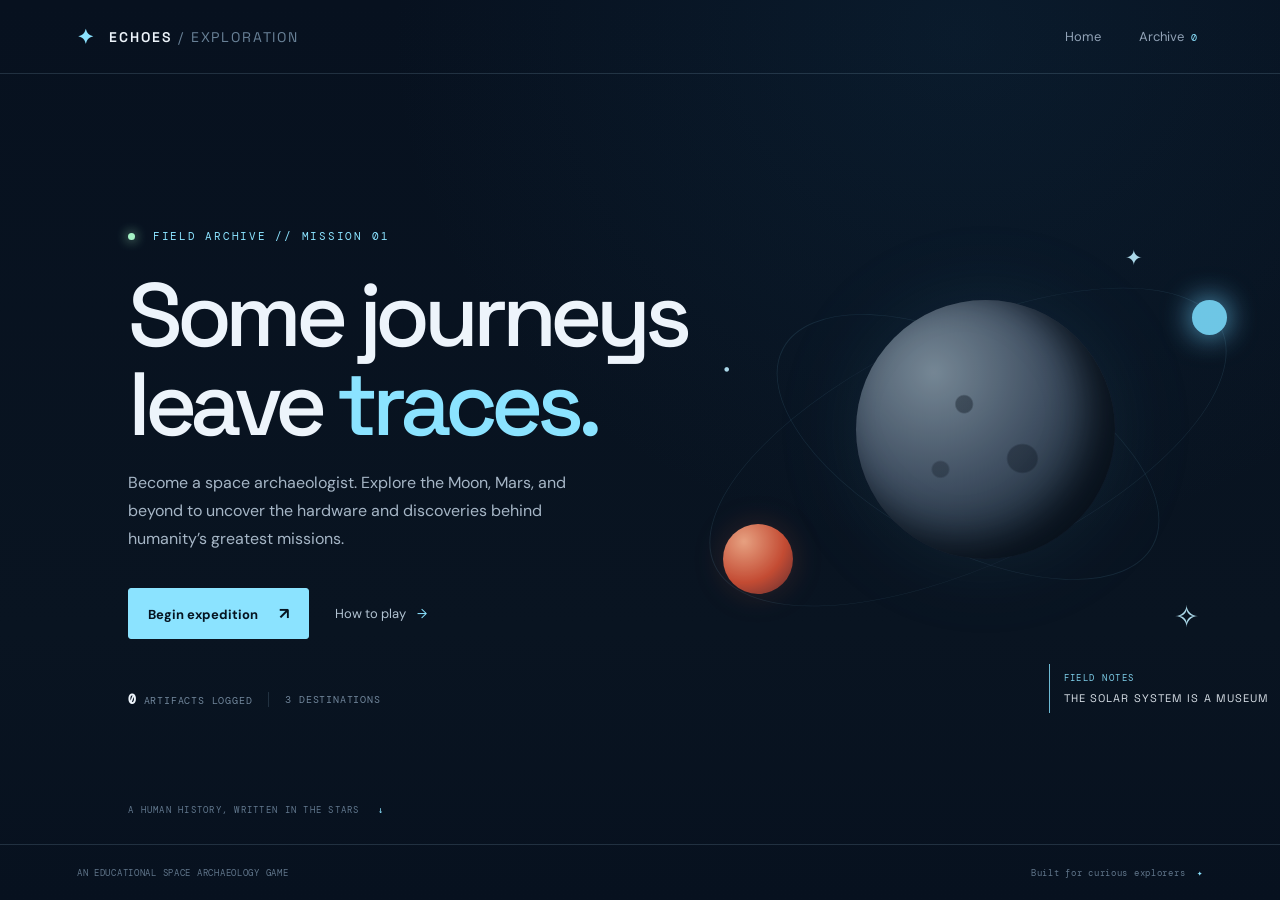
==== index.html @ 7993eef9 "Build playable Echoes of Exploration NASA game prototype" ====
<!doctype html>
<html lang="en">
<head>
  <meta charset="utf-8">
  <meta name="viewport" content="width=device-width, initial-scale=1">
  <meta name="theme-color" content="#07111f">
  <meta name="description" content="Explore historic NASA missions in a small, playable space archaeology adventure.">
  <title>Echoes of Exploration — Space Archaeologist</title>
  <link rel="stylesheet" href="style.css">
  <script src="game.js" defer></script>
</head>
<body>
  <header class="topbar">
    <a class="brand" href="#home" aria-label="Echoes of Exploration home"><span class="brand-mark" aria-hidden="true">✦</span> ECHOES <span class="brand-muted">/ EXPLORATION</span></a>
    <nav aria-label="Main navigation">
      <button class="nav-button" data-screen="home">Home</button>
      <button class="nav-button" data-screen="archive">Archive <span id="nav-count" class="count">0</span></button>
    </nav>
  </header>

  <main>
    <section id="home-screen" class="screen hero-screen" aria-labelledby="hero-title">
      <div class="hero-copy">
        <p class="eyebrow"><span class="live-dot"></span> FIELD ARCHIVE // MISSION 01</p>
        <h1 id="hero-title">Some journeys<br>leave <em>traces.</em></h1>
        <p class="hero-description">Become a space archaeologist. Explore the Moon, Mars, and beyond to uncover the hardware and discoveries behind humanity’s greatest missions.</p>
        <div class="hero-actions">
          <button class="primary-button" id="start-button">Begin expedition <span aria-hidden="true">↗</span></button>
          <button class="text-button" data-screen="instructions">How to play <span aria-hidden="true">→</span></button>
        </div>
        <div class="hero-stats"><span><strong id="home-discoveries">0</strong> artifacts logged</span><span class="stat-divider"></span><span>3 destinations</span></div>
      </div>
      <div class="hero-art" aria-hidden="true">
        <div class="orbit orbit-one"></div><div class="orbit orbit-two"></div>
        <div class="planet planet-moon"></div><div class="planet planet-mars"></div>
        <div class="planet planet-blue"></div><div class="hero-star star-a">✦</div><div class="hero-star star-b">·</div><div class="hero-star star-c">✧</div>
        <div class="hero-caption"><span>FIELD NOTES</span><b>THE SOLAR SYSTEM IS A MUSEUM</b></div>
      </div>
      <div class="scroll-hint">A HUMAN HISTORY, WRITTEN IN THE STARS <span>↓</span></div>
    </section>

    <section id="map-screen" class="screen content-screen hidden" aria-labelledby="map-title">
      <div class="section-heading"><p class="eyebrow">SELECT YOUR DESTINATION</p><h2 id="map-title">Choose a field site</h2><p>Each stop holds a different chapter of exploration. Pick a destination to begin looking.</p></div>
      <div class="destination-grid">
        <button class="destination-card moon-card" data-destination="moon"><span class="destination-index">01 / THE MOON</span><span class="destination-planet moon-orb"></span><span class="destination-text"><strong>The Silent Moon</strong><small>Apollo hardware · 2 artifacts</small></span><span class="card-arrow">↗</span></button>
        <button class="destination-card mars-card" data-destination="mars"><span class="destination-index">02 / MARS</span><span class="destination-planet mars-orb"></span><span class="destination-text"><strong>Red Planet Relics</strong><small>Mars rovers · 3 artifacts</small></span><span class="card-arrow">↗</span></button>
        <button class="destination-card deep-card" data-destination="deep"><span class="destination-index">03 / DEEP SPACE</span><span class="destination-planet deep-orb">✦</span><span class="destination-text"><strong>The Long Journey</strong><small>Interstellar probe · 1 artifact</small></span><span class="card-arrow">↗</span></button>
      </div>
      <button class="back-link" data-screen="home">← Back to home</button>
    </section>

    <section id="explore-screen" class="screen exploration-screen hidden" aria-label="Exploration field">
      <div class="explore-toolbar"><button class="back-link" data-screen="map">← Destinations</button><div class="location-label"><span class="live-dot"></span><span id="location-name">THE SILENT MOON</span></div><button class="small-button" id="pause-button">Ⅱ <span>Pause</span></button></div>
      <div class="game-layout">
        <div class="canvas-wrap">
          <canvas id="game-canvas" width="960" height="540" aria-label="Explore the landscape with arrow keys or WASD"></canvas>
          <div class="canvas-topline"><span id="scene-subtitle">LUNAR FIELD SITE // 001</span><span>FIELD SCAN ACTIVE</span></div>
          <div class="canvas-bottomline"><span>MOVE <kbd>W</kbd><kbd>A</kbd><kbd>S</kbd><kbd>D</kbd> / <kbd>↑</kbd><kbd>←</kbd><kbd>↓</kbd><kbd>→</kbd></span><span>INVESTIGATE <kbd>E</kbd></span></div>
          <div id="paused-overlay" class="paused-overlay hidden"><strong>EXPEDITION PAUSED</strong><button class="primary-button" id="resume-button">Resume</button></div>
        </div>
        <aside class="field-sidebar">
          <div class="sidebar-label">CURRENT OBJECTIVE</div><h3 id="objective-title">Find the traces</h3><p id="objective-copy">Move through the field site and approach a marked artifact. Press E to investigate.</p>
          <div class="progress-row"><span>FIELD PROGRESS</span><span id="field-progress">0 / 2</span></div><div class="progress-track"><span id="progress-fill"></span></div>
          <div class="nearby-box"><span class="signal-icon">⌁</span><div><b id="nearby-title">Scanning for signals…</b><small id="nearby-copy">Explore the site to find an artifact.</small></div></div>
          <button class="primary-button investigate-button" id="investigate-button" disabled>Investigate artifact <span>↗</span></button>
          <div class="field-score"><span>ARCHIVE POINTS</span><strong id="score">000</strong></div>
          <p class="field-tip">TIP: Visit every site. Your discoveries are saved automatically on this device.</p>
        </aside>
      </div>
    </section>

    <section id="archive-screen" class="screen content-screen hidden" aria-labelledby="archive-title">
      <div class="section-heading"><p class="eyebrow">YOUR FIELD NOTES</p><h2 id="archive-title">Lost hardware archive</h2><p>Every artifact has a story. Revisit what you have found and track your expedition progress.</p></div>
      <div class="archive-summary"><div><strong id="archive-count">0</strong><span> / 6 artifacts discovered</span></div><div class="archive-total"><span>ARCHIVE POINTS</span><b id="archive-score">000</b></div></div>
      <div id="archive-grid" class="archive-grid"></div>
      <button class="back-link" data-screen="map">← Continue exploring</button>
    </section>

    <section id="instructions-screen" class="screen content-screen hidden" aria-labelledby="instructions-title">
      <div class="section-heading"><p class="eyebrow">FIELD MANUAL</p><h2 id="instructions-title">How to explore</h2><p>Look closely. The quietest places can tell the biggest stories.</p></div>
      <div class="instruction-grid"><article><span>01</span><h3>Choose a site</h3><p>Travel to the Moon, Mars, or deep space from the destination map.</p></article><article><span>02</span><h3>Follow the signal</h3><p>Move with WASD or the arrow keys. Walk close to a glowing marker to identify an artifact.</p></article><article><span>03</span><h3>Log the history</h3><p>Press E or use the investigate button to read the mission record and answer a short question.</p></article></div>
      <div class="controls-note"><b>CONTROLS</b><span><kbd>W A S D</kbd> or <kbd>↑ ↓ ← →</kbd> move</span><span><kbd>E</kbd> investigate nearby</span><span><kbd>ESC</kbd> pause / resume</span></div>
      <button class="primary-button" id="manual-start">Ready to explore <span>↗</span></button>
    </section>
  </main>

  <footer><span>AN EDUCATIONAL SPACE ARCHAEOLOGY GAME</span><span>Built for curious explorers <b>✦</b></span></footer>

  <div id="artifact-modal" class="modal hidden" role="dialog" aria-modal="true" aria-labelledby="artifact-title"><div class="modal-card"><button class="modal-close" data-close-modal aria-label="Close">×</button><p class="eyebrow" id="modal-kicker">ARCHIVE ENTRY / NEW DISCOVERY</p><div class="modal-art" id="modal-art" aria-hidden="true">✦</div><div class="modal-content"><h2 id="artifact-title"></h2><p class="modal-mission" id="artifact-mission"></p><div class="artifact-facts"><div><small>MISSION ERA</small><b id="artifact-era"></b></div><div><small>STATUS</small><b id="artifact-status"></b></div></div><h3>Why it matters</h3><p id="artifact-story"></p><p class="artifact-discovery"><b>SCIENTIFIC LEGACY</b><br><span id="artifact-discovery-text"></span></p><div id="quiz-area" class="quiz-area"><p class="quiz-question" id="quiz-question"></p><div id="quiz-options" class="quiz-options"></div><p id="quiz-feedback" class="quiz-feedback" aria-live="polite"></p></div><button id="artifact-done" class="primary-button modal-done">Continue exploring <span>→</span></button></div></div></div>
  <div id="toast" class="toast" role="status" aria-live="polite"></div>
</body>
</html>
---- style.css ----
@import url('https://fonts.googleapis.com/css2?family=DM+Mono:wght@400;500&family=DM+Sans:wght@400;500;600;700&family=Space+Grotesk:wght@400;500;600;700&display=swap');
:root{--bg:#07111f;--panel:#0c1a2a;--panel2:#102238;--ink:#edf4fb;--muted:#91a2b6;--blue:#8be3ff;--line:rgba(166,208,232,.16);--orange:#ff9168;--mono:'DM Mono',monospace;--sans:'DM Sans',sans-serif;--display:'Space Grotesk',sans-serif}
*{box-sizing:border-box}html{scroll-behavior:smooth}body{margin:0;background:var(--bg);color:var(--ink);font-family:var(--sans);min-height:100vh;background-image:radial-gradient(ellipse at 75% 4%,rgba(26,83,119,.15),transparent 42%),linear-gradient(180deg,#07111f,#091421 70%,#07111f)}button,a{font:inherit}button{color:inherit;cursor:pointer}.topbar{height:74px;padding:0 clamp(20px,6vw,92px);display:flex;align-items:center;justify-content:space-between;border-bottom:1px solid var(--line);position:relative;z-index:5}.brand{text-decoration:none;color:var(--ink);font:600 14px var(--display);letter-spacing:.13em}.brand-mark{color:var(--blue);font-size:20px;vertical-align:-2px;margin-right:8px}.brand-muted{color:#688096;font-weight:400}.topbar nav{display:flex;align-items:center;gap:26px}.nav-button{border:0;background:none;color:var(--muted);font-size:13px}.nav-button:hover,.nav-button:focus-visible{color:var(--ink)}.count{font:10px var(--mono);color:var(--blue);margin-left:4px}.screen{min-height:calc(100vh - 130px)}.hidden{display:none!important}.hero-screen{max-width:1440px;margin:auto;min-height:calc(100vh - 130px);position:relative;overflow:hidden;padding:clamp(72px,12vh,140px) clamp(24px,10vw,150px) 100px;display:flex;align-items:center}.hero-copy{position:relative;z-index:2;max-width:590px}.eyebrow,.sidebar-label{font:11px var(--mono);letter-spacing:.16em;color:var(--blue)}.live-dot{display:inline-block;width:7px;height:7px;background:#a5f2c5;border-radius:50%;box-shadow:0 0 12px #a5f2c5;margin-right:9px}.hero-copy h1{font:500 clamp(54px,7vw,92px)/.99 var(--display);letter-spacing:-.07em;margin:28px 0 20px}.hero-copy h1 em{font-style:normal;color:var(--blue)}.hero-description{max-width:470px;color:#a6b6c6;font-size:16px;line-height:1.75}.hero-actions{display:flex;align-items:center;gap:26px;margin-top:35px}.primary-button{background:var(--blue);border:1px solid var(--blue);border-radius:3px;color:#061420;padding:14px 19px;font-weight:700;font-size:13px;transition:transform .2s,background .2s}.primary-button:hover:not(:disabled){background:#b4edff;transform:translateY(-2px)}.primary-button:disabled{opacity:.42;cursor:not-allowed}.primary-button span{margin-left:18px;font-size:16px}.text-button,.back-link{border:0;background:none;color:#b1c2d1;font-size:13px;padding:10px 0}.text-button:hover,.back-link:hover{color:var(--blue)}.text-button span{margin-left:8px;color:var(--blue)}.hero-stats{display:flex;align-items:center;gap:16px;margin-top:52px;color:#71869b;font:10px var(--mono);letter-spacing:.08em;text-transform:uppercase}.hero-stats strong{color:var(--ink);font-size:13px}.stat-divider{height:15px;width:1px;background:var(--line)}.hero-art{position:absolute;width:min(55vw,700px);height:min(55vw,700px);right:-3%;top:3%;opacity:.9}.orbit{position:absolute;border:1px solid rgba(135,209,240,.12);border-radius:50%;inset:10%;transform:rotate(-25deg) scaleY(.42)}.orbit-two{inset:20%;transform:rotate(28deg) scaleY(.48)}.planet{position:absolute;border-radius:50%}.planet-moon{width:37%;aspect-ratio:1;left:34%;top:29%;background:radial-gradient(circle at 30% 28%,#8193a1 0,#47576a 43%,#1d2c3b 75%,#101a27 100%);box-shadow:inset -23px -16px 38px #09111b,0 0 90px rgba(100,166,200,.12)}.planet-moon:after{content:'';position:absolute;inset:15%;border-radius:50%;background:radial-gradient(ellipse at 38% 36%,rgba(9,17,27,.4) 0 5%,transparent 6%),radial-gradient(ellipse at 70% 66%,rgba(9,17,27,.35) 0 8%,transparent 9%),radial-gradient(ellipse at 25% 72%,rgba(9,17,27,.3) 0 4%,transparent 5%)}.planet-mars{width:10%;aspect-ratio:1;left:15%;top:61%;background:radial-gradient(circle at 30% 25%,#ffb08b,#d85236 57%,#662f31);box-shadow:0 0 32px #e5705033}.planet-blue{width:5%;aspect-ratio:1;right:13%;top:29%;background:#79dafa;box-shadow:0 0 30px #70cffa}.hero-star{position:absolute;color:#bdeeff}.star-a{right:25%;top:21%;font-size:21px}.star-b{left:15%;top:35%;font-size:40px}.star-c{right:17%;bottom:23%;font-size:30px}.hero-caption{position:absolute;right:7%;bottom:12%;border-left:1px solid #78cce7;padding:8px 0 8px 14px;display:flex;flex-direction:column;gap:7px}.hero-caption span{font:9px var(--mono);letter-spacing:.16em;color:var(--blue)}.hero-caption b{font:11px var(--display);letter-spacing:.1em}.scroll-hint{position:absolute;bottom:28px;left:clamp(24px,10vw,150px);font:9px var(--mono);letter-spacing:.14em;color:#62788e}.scroll-hint span{color:var(--blue);margin-left:12px}.content-screen{max-width:1240px;margin:0 auto;padding:85px 32px 80px}.section-heading{max-width:650px;margin-bottom:42px}.section-heading h2{font:500 clamp(38px,5vw,58px)/1.05 var(--display);letter-spacing:-.05em;margin:15px 0}.section-heading>p:last-child{color:var(--muted);line-height:1.7;margin:0}.destination-grid{display:grid;grid-template-columns:repeat(3,1fr);gap:15px}.destination-card{height:350px;text-align:left;position:relative;overflow:hidden;border:1px solid var(--line);background:#0b1928;padding:22px;display:flex;flex-direction:column;justify-content:space-between;transition:border-color .2s,transform .2s}.destination-card:hover{border-color:#82d8f1;transform:translateY(-4px)}.destination-index{z-index:1;font:10px var(--mono);letter-spacing:.12em;color:#b4c5d3}.destination-planet{position:absolute;left:50%;top:46%;transform:translate(-50%,-50%);width:170px;height:170px;border-radius:50%}.moon-orb{background:radial-gradient(circle at 32% 28%,#a6b3bc,#485868 55%,#1a2734);box-shadow:inset -18px -12px 25px #070d15,0 0 50px #819caf24}.mars-orb{background:radial-gradient(circle at 32% 28%,#ffb88d,#c74d35 62%,#511c26);box-shadow:inset -18px -12px 25px #411d20,0 0 50px #ed68402b}.deep-orb{display:grid;place-items:center;background:radial-gradient(circle,#213e59,#09111e 69%);border:1px solid #39617b;color:#b5edff;font-size:47px;box-shadow:0 0 70px #49b8dd18}.destination-text{z-index:1;display:flex;flex-direction:column;gap:6px}.destination-text strong{font:500 24px var(--display)}.destination-text small{color:#9aabba;font-size:12px}.card-arrow{position:absolute;right:22px;bottom:26px;color:var(--blue);font-size:20px}.back-link{margin-top:32px}.exploration-screen{padding:18px clamp(18px,5vw,72px) 55px;max-width:1500px;margin:auto}.explore-toolbar{display:flex;align-items:center;justify-content:space-between;margin-bottom:17px}.explore-toolbar .back-link{margin:0}.location-label{font:11px var(--mono);letter-spacing:.15em;color:#c9d9e7}.small-button{background:transparent;border:1px solid var(--line);border-radius:3px;padding:8px 12px;color:#b6c9d8;font-size:12px}.small-button:hover{border-color:var(--blue)}.game-layout{display:grid;grid-template-columns:minmax(0,1fr) 280px;gap:18px}.canvas-wrap{position:relative;min-width:0;background:#101b25;border:1px solid var(--line);overflow:hidden}.canvas-wrap canvas{display:block;width:100%;height:auto;aspect-ratio:16/9;object-fit:contain;touch-action:none}.canvas-topline,.canvas-bottomline{position:absolute;left:0;right:0;display:flex;justify-content:space-between;padding:12px 15px;font:9px var(--mono);letter-spacing:.12em;color:#e3edf4;background:linear-gradient(#07111fa6,transparent)}.canvas-topline{top:0}.canvas-bottomline{bottom:0;background:linear-gradient(transparent,#07111fc9);align-items:center}.canvas-bottomline kbd,.controls-note kbd{border:1px solid #8094a4;border-radius:2px;padding:2px 4px;margin:0 2px;color:#e9f8ff;font:9px var(--mono)}.paused-overlay{position:absolute;inset:0;background:#06111dd9;display:flex;flex-direction:column;align-items:center;justify-content:center;gap:22px;font:13px var(--mono);letter-spacing:.15em}.field-sidebar{border:1px solid var(--line);background:linear-gradient(160deg,#102137,#0b1725);padding:24px 21px;display:flex;flex-direction:column}.sidebar-label{font-size:9px}.field-sidebar h3{font:500 22px var(--display);margin:14px 0 8px}.field-sidebar>p{font-size:12px;line-height:1.6;color:#9eafbf;margin:0}.progress-row{display:flex;justify-content:space-between;font:9px var(--mono);letter-spacing:.08em;color:#8da2b5;margin-top:28px}.progress-row span:last-child{color:var(--blue)}.progress-track{height:3px;background:#213448;margin-top:9px}.progress-track span{height:100%;width:0;display:block;background:var(--blue);transition:width .3s}.nearby-box{display:flex;align-items:center;gap:12px;background:#132840;border:1px solid #203e56;padding:13px;margin:25px 0 14px;min-height:66px}.signal-icon{color:var(--blue);font-size:25px}.nearby-box div{display:flex;flex-direction:column;gap:5px}.nearby-box b{font-size:11px}.nearby-box small{font-size:10px;color:#9aacbd;line-height:1.4}.investigate-button{width:100%;text-align:left;padding:12px 13px}.investigate-button span{float:right}.field-score{border-top:1px solid var(--line);margin-top:24px;padding-top:18px;display:flex;align-items:center;justify-content:space-between;font:9px var(--mono);letter-spacing:.12em;color:#96aabc}.field-score strong{font:20px var(--display);color:var(--blue)}.field-tip{font-size:10px!important;color:#6f8499!important;margin-top:auto!important;padding-top:22px}.archive-summary{display:flex;justify-content:space-between;align-items:center;border:1px solid var(--line);padding:18px 22px;background:#0c1a29;margin-bottom:18px;color:#a9bac8;font-size:13px}.archive-summary>div:first-child strong{font:32px var(--display);color:var(--blue);margin-right:7px}.archive-total{display:flex;align-items:center;gap:17px;font:9px var(--mono);letter-spacing:.1em}.archive-total b{font:20px var(--display);color:var(--ink)}.archive-grid{display:grid;grid-template-columns:repeat(3,1fr);gap:12px}.archive-card{min-height:145px;border:1px solid var(--line);background:#0c1a29;padding:18px;text-align:left;display:flex;flex-direction:column;justify-content:space-between}.archive-card.unlocked{cursor:pointer}.archive-card.unlocked:hover{border-color:var(--blue)}.archive-card.locked{opacity:.55}.archive-card .archive-location{font:9px var(--mono);letter-spacing:.12em;color:var(--blue)}.archive-card strong{font:500 18px var(--display)}.archive-card small{color:#8da1b3;font-size:11px}.instruction-grid{display:grid;grid-template-columns:repeat(3,1fr);gap:15px}.instruction-grid article{border:1px solid var(--line);background:#0b1928;padding:24px;min-height:190px}.instruction-grid article>span{font:11px var(--mono);color:var(--blue)}.instruction-grid h3{font:500 20px var(--display);margin:22px 0 8px}.instruction-grid p{font-size:13px;color:#9eafbf;line-height:1.65;margin:0}.controls-note{display:flex;align-items:center;gap:24px;flex-wrap:wrap;border-top:1px solid var(--line);border-bottom:1px solid var(--line);padding:18px 0;margin:28px 0;color:#aabac7;font-size:11px}.controls-note>b{font:9px var(--mono);letter-spacing:.12em;color:var(--blue)}footer{min-height:56px;border-top:1px solid var(--line);padding:0 clamp(20px,6vw,92px);display:flex;align-items:center;justify-content:space-between;color:#60758a;font:9px var(--mono);letter-spacing:.08em}footer b{color:var(--blue);margin-left:6px}.modal{position:fixed;inset:0;z-index:10;background:#020812dc;display:grid;place-items:center;padding:20px;overflow:auto}.modal-card{position:relative;width:min(720px,100%);max-height:92vh;overflow:auto;background:#0b1928;border:1px solid #31516a;display:grid;grid-template-columns:220px 1fr}.modal-close{position:absolute;right:13px;top:10px;border:0;background:none;color:#afc2d2;font-size:27px;z-index:2}.modal-art{grid-row:1;background:radial-gradient(circle at 50% 46%,#24415a,#0c1928 65%);display:grid;place-items:center;color:var(--blue);font-size:70px;min-height:250px}.modal-content{padding:32px 34px 26px}.modal-content .eyebrow{font-size:9px}.modal-content h2{font:500 32px var(--display);letter-spacing:-.04em;margin:12px 0 3px}.modal-mission{font-size:12px;color:#9caebe;margin:0 0 20px}.artifact-facts{display:grid;grid-template-columns:1fr 1fr;gap:10px;border-block:1px solid var(--line);padding:14px 0}.artifact-facts div{display:flex;flex-direction:column;gap:6px}.artifact-facts small,.artifact-discovery b{font:9px var(--mono);letter-spacing:.1em;color:var(--blue)}.artifact-facts b{font-size:11px}.modal-content h3{font:500 15px var(--display);margin:19px 0 6px}.modal-content>p:not(.eyebrow):not(.modal-mission):not(.quiz-question){font-size:12px;line-height:1.65;color:#a9b8c5}.artifact-discovery{border-left:2px solid var(--blue);padding-left:12px;margin:15px 0}.artifact-discovery span{display:inline-block;margin-top:5px}.quiz-area{border-top:1px solid var(--line);padding-top:14px;margin-top:15px}.quiz-question{font-weight:600;font-size:12px;line-height:1.5}.quiz-options{display:grid;gap:7px}.quiz-option{background:#102238;border:1px solid #263d51;color:#c1d0dc;text-align:left;padding:9px 11px;font-size:11px}.quiz-option:hover:not(:disabled){border-color:var(--blue)}.quiz-option.correct{border-color:#7fe1a2;background:#102b27}.quiz-option.incorrect{border-color:#ff8b76;background:#321f25}.quiz-feedback{min-height:16px;margin:8px 0 0;color:var(--blue);font-size:11px}.modal-done{margin-top:10px}.toast{position:fixed;bottom:22px;left:50%;transform:translate(-50%,20px);background:#d7f6ff;color:#071521;padding:11px 18px;border-radius:3px;font-size:12px;font-weight:700;opacity:0;pointer-events:none;transition:.25s;z-index:20}.toast.show{opacity:1;transform:translate(-50%,0)}
@media(max-width:850px){.hero-art{right:-20%;opacity:.55}.destination-grid{grid-template-columns:1fr}.destination-card{height:250px}.destination-planet{left:70%;top:50%}.game-layout{grid-template-columns:1fr}.field-sidebar{display:grid;grid-template-columns:1fr 1fr;gap:0 16px}.field-sidebar .sidebar-label,.field-sidebar h3,.field-sidebar>p,.progress-row,.progress-track,.nearby-box,.investigate-button,.field-score,.field-tip{grid-column:span 2}.field-tip{padding-top:12px!important}.archive-grid{grid-template-columns:repeat(2,1fr)}}
@media(max-width:560px){.topbar{height:62px;padding:0 17px}.brand{font-size:12px}.topbar nav{gap:12px}.hero-screen{padding:70px 23px 85px;align-items:flex-start}.hero-copy h1{font-size:60px}.hero-description{font-size:14px}.hero-art{width:100vw;height:100vw;right:-48%;top:19%;opacity:.35}.hero-stats{margin-top:38px}.scroll-hint{left:23px;font-size:8px}.content-screen{padding:60px 20px}.section-heading{margin-bottom:28px}.exploration-screen{padding:12px 12px 35px}.canvas-topline,.canvas-bottomline{font-size:7px;padding:8px}.canvas-bottomline kbd{font-size:7px;padding:1px}.field-sidebar{padding:18px}.archive-grid{grid-template-columns:1fr}.archive-summary{padding:14px}.instruction-grid{grid-template-columns:1fr}.instruction-grid article{min-height:150px}.modal-card{display:block}.modal-art{min-height:125px;font-size:48px}.modal-content{padding:23px}.modal-content h2{font-size:27px}.modal-close{top:6px}footer{padding:0 17px;font-size:7px}.controls-note{gap:13px}.location-label{font-size:9px}}
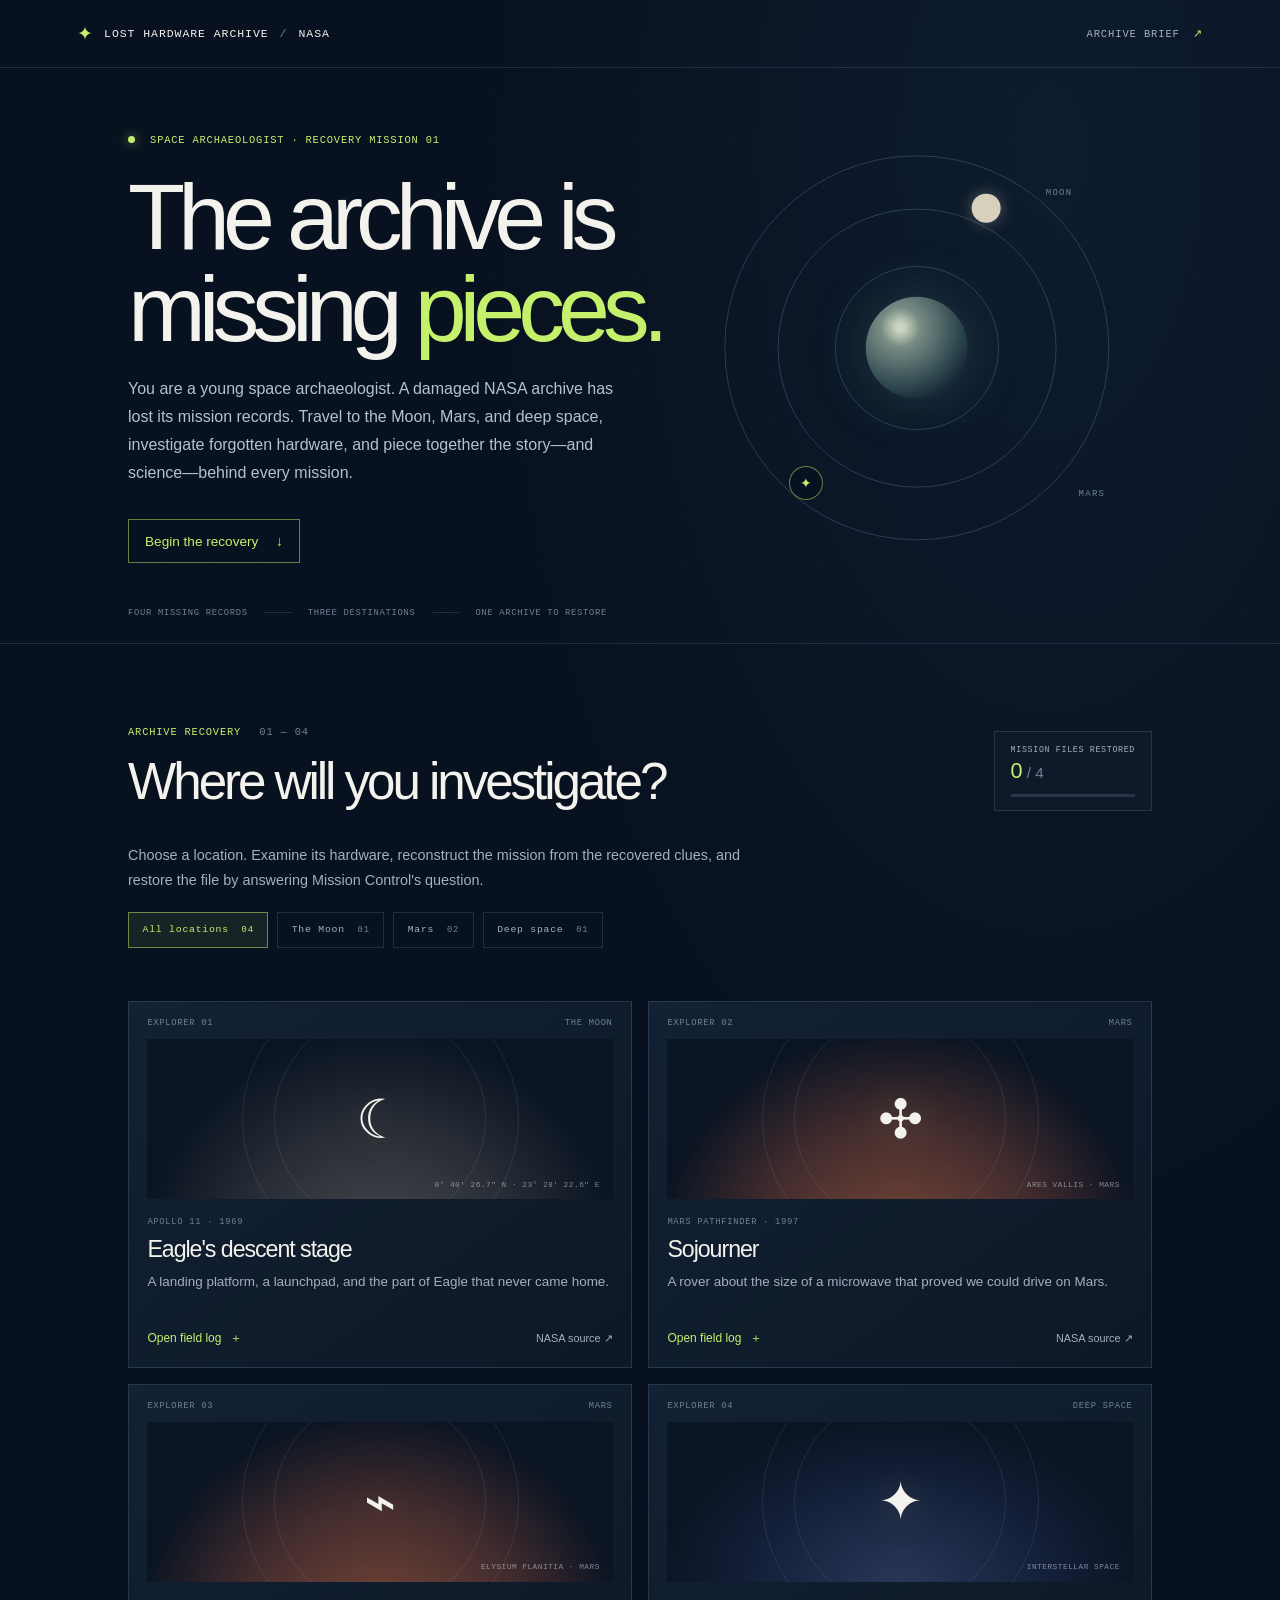
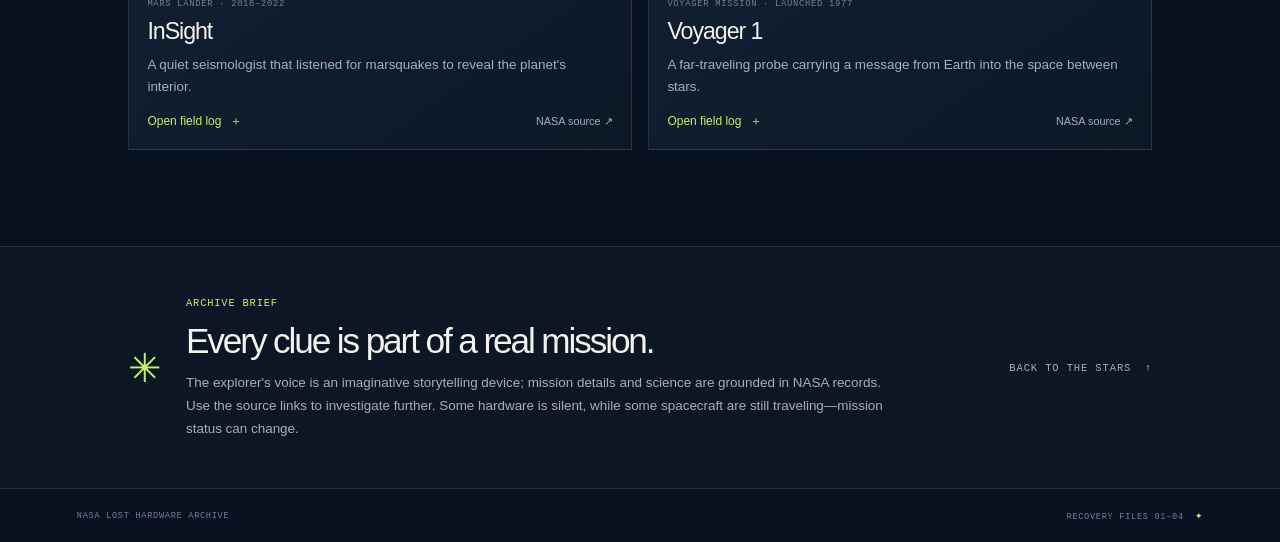
==== commit a8226c99: "Publish NASA Lost Hardware Archive with GitHub Pages Co-authored-by: Copilot <223556219+Copilot@user" ====
--- a/index.html
+++ b/index.html
@@ -1,92 +1,103 @@
 <!doctype html>
 <html lang="en">
-<head>
-  <meta charset="utf-8">
-  <meta name="viewport" content="width=device-width, initial-scale=1">
-  <meta name="theme-color" content="#07111f">
-  <meta name="description" content="Explore historic NASA missions in a small, playable space archaeology adventure.">
-  <title>Echoes of Exploration — Space Archaeologist</title>
-  <link rel="stylesheet" href="style.css">
-  <script src="game.js" defer></script>
-</head>
-<body>
-  <header class="topbar">
-    <a class="brand" href="#home" aria-label="Echoes of Exploration home"><span class="brand-mark" aria-hidden="true">✦</span> ECHOES <span class="brand-muted">/ EXPLORATION</span></a>
-    <nav aria-label="Main navigation">
-      <button class="nav-button" data-screen="home">Home</button>
-      <button class="nav-button" data-screen="archive">Archive <span id="nav-count" class="count">0</span></button>
-    </nav>
-  </header>
+  <head>
+    <meta charset="utf-8">
+    <meta name="viewport" content="width=device-width, initial-scale=1">
+    <meta name="theme-color" content="#08111f">
+    <meta name="description" content="Become a space archaeologist, investigate NASA hardware across the solar system, and restore the Lost Hardware Archive.">
+    <title>NASA Lost Hardware Archive — Space Archaeologist</title>
+    <link rel="stylesheet" href="styles.css">
+    <script src="game.js" defer></script>
+  </head>
+  <body>
+    <a class="skip-link" href="#explorers">Skip to explorers</a>
 
-  <main>
-    <section id="home-screen" class="screen hero-screen" aria-labelledby="hero-title">
-      <div class="hero-copy">
-        <p class="eyebrow"><span class="live-dot"></span> FIELD ARCHIVE // MISSION 01</p>
-        <h1 id="hero-title">Some journeys<br>leave <em>traces.</em></h1>
-        <p class="hero-description">Become a space archaeologist. Explore the Moon, Mars, and beyond to uncover the hardware and discoveries behind humanity’s greatest missions.</p>
-        <div class="hero-actions">
-          <button class="primary-button" id="start-button">Begin expedition <span aria-hidden="true">↗</span></button>
-          <button class="text-button" data-screen="instructions">How to play <span aria-hidden="true">→</span></button>
+    <header class="site-header">
+      <a class="brand" href="#" aria-label="NASA Lost Hardware Archive home">
+        <span class="brand-mark" aria-hidden="true">✦</span>
+        <span>LOST HARDWARE ARCHIVE <span class="brand-divider">/</span> NASA</span>
+      </a>
+      <a class="header-link" href="#about">ARCHIVE BRIEF <span aria-hidden="true">↗</span></a>
+    </header>
+
+    <main>
+      <section class="hero" aria-labelledby="page-title">
+        <div class="hero-copy">
+          <p class="eyebrow"><span class="live-dot" aria-hidden="true"></span> SPACE ARCHAEOLOGIST · RECOVERY MISSION 01</p>
+          <h1 id="page-title">The archive is<br>missing <em>pieces.</em></h1>
+          <p class="hero-intro">You are a young space archaeologist. A damaged NASA archive has lost its mission records. Travel to the Moon, Mars, and deep space, investigate forgotten hardware, and piece together the story—and science—behind every mission.</p>
+          <a class="primary-link" href="#explorers">Begin the recovery <span aria-hidden="true">↓</span></a>
         </div>
-        <div class="hero-stats"><span><strong id="home-discoveries">0</strong> artifacts logged</span><span class="stat-divider"></span><span>3 destinations</span></div>
-      </div>
-      <div class="hero-art" aria-hidden="true">
-        <div class="orbit orbit-one"></div><div class="orbit orbit-two"></div>
-        <div class="planet planet-moon"></div><div class="planet planet-mars"></div>
-        <div class="planet planet-blue"></div><div class="hero-star star-a">✦</div><div class="hero-star star-b">·</div><div class="hero-star star-c">✧</div>
-        <div class="hero-caption"><span>FIELD NOTES</span><b>THE SOLAR SYSTEM IS A MUSEUM</b></div>
-      </div>
-      <div class="scroll-hint">A HUMAN HISTORY, WRITTEN IN THE STARS <span>↓</span></div>
-    </section>
+        <div class="orbit-art" aria-hidden="true">
+          <div class="orbit orbit-one"></div>
+          <div class="orbit orbit-two"></div>
+          <div class="orbit orbit-three"></div>
+          <div class="planet"></div>
+          <div class="orbit-moon"></div>
+          <div class="orbit-satellite">✦</div>
+          <span class="orbit-label label-one">MOON</span>
+          <span class="orbit-label label-two">MARS</span>
+        </div>
+        <div class="hero-footer">
+          <span>FOUR MISSING RECORDS</span>
+          <span class="footer-line"></span>
+          <span>THREE DESTINATIONS</span>
+          <span class="footer-line"></span>
+          <span>ONE ARCHIVE TO RESTORE</span>
+        </div>
+      </section>
 
-    <section id="map-screen" class="screen content-screen hidden" aria-labelledby="map-title">
-      <div class="section-heading"><p class="eyebrow">SELECT YOUR DESTINATION</p><h2 id="map-title">Choose a field site</h2><p>Each stop holds a different chapter of exploration. Pick a destination to begin looking.</p></div>
-      <div class="destination-grid">
-        <button class="destination-card moon-card" data-destination="moon"><span class="destination-index">01 / THE MOON</span><span class="destination-planet moon-orb"></span><span class="destination-text"><strong>The Silent Moon</strong><small>Apollo hardware · 2 artifacts</small></span><span class="card-arrow">↗</span></button>
-        <button class="destination-card mars-card" data-destination="mars"><span class="destination-index">02 / MARS</span><span class="destination-planet mars-orb"></span><span class="destination-text"><strong>Red Planet Relics</strong><small>Mars rovers · 3 artifacts</small></span><span class="card-arrow">↗</span></button>
-        <button class="destination-card deep-card" data-destination="deep"><span class="destination-index">03 / DEEP SPACE</span><span class="destination-planet deep-orb">✦</span><span class="destination-text"><strong>The Long Journey</strong><small>Interstellar probe · 1 artifact</small></span><span class="card-arrow">↗</span></button>
-      </div>
-      <button class="back-link" data-screen="home">← Back to home</button>
-    </section>
+      <section class="explorer-section" id="explorers" aria-labelledby="explorers-title">
+        <div class="section-heading">
+          <div>
+            <p class="eyebrow">ARCHIVE RECOVERY <span class="section-number">01 — 04</span></p>
+            <h2 id="explorers-title">Where will you investigate?</h2>
+          </div>
+          <div class="progress-panel" aria-live="polite">
+            <span class="progress-label">MISSION FILES RESTORED</span>
+            <span class="progress-count"><span id="notes-count">0</span><span class="progress-total"> / 4</span></span>
+            <div class="progress-track" role="progressbar" aria-label="Archive records restored" aria-valuemin="0" aria-valuemax="4" aria-valuenow="0">
+              <span class="progress-fill"></span>
+            </div>
+          </div>
+        </div>
 
-    <section id="explore-screen" class="screen exploration-screen hidden" aria-label="Exploration field">
-      <div class="explore-toolbar"><button class="back-link" data-screen="map">← Destinations</button><div class="location-label"><span class="live-dot"></span><span id="location-name">THE SILENT MOON</span></div><button class="small-button" id="pause-button">Ⅱ <span>Pause</span></button></div>
-      <div class="game-layout">
-        <div class="canvas-wrap">
-          <canvas id="game-canvas" width="960" height="540" aria-label="Explore the landscape with arrow keys or WASD"></canvas>
-          <div class="canvas-topline"><span id="scene-subtitle">LUNAR FIELD SITE // 001</span><span>FIELD SCAN ACTIVE</span></div>
-          <div class="canvas-bottomline"><span>MOVE <kbd>W</kbd><kbd>A</kbd><kbd>S</kbd><kbd>D</kbd> / <kbd>↑</kbd><kbd>←</kbd><kbd>↓</kbd><kbd>→</kbd></span><span>INVESTIGATE <kbd>E</kbd></span></div>
-          <div id="paused-overlay" class="paused-overlay hidden"><strong>EXPEDITION PAUSED</strong><button class="primary-button" id="resume-button">Resume</button></div>
+        <p class="archive-instructions">Choose a location. Examine its hardware, reconstruct the mission from the recovered clues, and restore the file by answering Mission Control's question.</p>
+        <div class="filter-row" role="group" aria-label="Travel to a destination">
+          <button class="filter-button is-active" type="button" data-filter="all" aria-pressed="true">All locations <span>04</span></button>
+          <button class="filter-button" type="button" data-filter="moon" aria-pressed="false">The Moon <span>01</span></button>
+          <button class="filter-button" type="button" data-filter="mars" aria-pressed="false">Mars <span>02</span></button>
+          <button class="filter-button" type="button" data-filter="deep-space" aria-pressed="false">Deep space <span>01</span></button>
         </div>
-        <aside class="field-sidebar">
-          <div class="sidebar-label">CURRENT OBJECTIVE</div><h3 id="objective-title">Find the traces</h3><p id="objective-copy">Move through the field site and approach a marked artifact. Press E to investigate.</p>
-          <div class="progress-row"><span>FIELD PROGRESS</span><span id="field-progress">0 / 2</span></div><div class="progress-track"><span id="progress-fill"></span></div>
-          <div class="nearby-box"><span class="signal-icon">⌁</span><div><b id="nearby-title">Scanning for signals…</b><small id="nearby-copy">Explore the site to find an artifact.</small></div></div>
-          <button class="primary-button investigate-button" id="investigate-button" disabled>Investigate artifact <span>↗</span></button>
-          <div class="field-score"><span>ARCHIVE POINTS</span><strong id="score">000</strong></div>
-          <p class="field-tip">TIP: Visit every site. Your discoveries are saved automatically on this device.</p>
-        </aside>
-      </div>
-    </section>
 
-    <section id="archive-screen" class="screen content-screen hidden" aria-labelledby="archive-title">
-      <div class="section-heading"><p class="eyebrow">YOUR FIELD NOTES</p><h2 id="archive-title">Lost hardware archive</h2><p>Every artifact has a story. Revisit what you have found and track your expedition progress.</p></div>
-      <div class="archive-summary"><div><strong id="archive-count">0</strong><span> / 6 artifacts discovered</span></div><div class="archive-total"><span>ARCHIVE POINTS</span><b id="archive-score">000</b></div></div>
-      <div id="archive-grid" class="archive-grid"></div>
-      <button class="back-link" data-screen="map">← Continue exploring</button>
-    </section>
+        <p class="save-status" id="save-status" role="status"></p>
+        <div class="mission-grid" id="mission-grid" aria-live="polite"></div>
+        <section class="archive-complete" id="archive-complete" aria-labelledby="archive-complete-title" hidden>
+          <span class="complete-mark" aria-hidden="true">✦</span>
+          <div>
+            <p class="eyebrow">RECOVERY MISSION COMPLETE</p>
+            <h2 id="archive-complete-title">The NASA Lost Hardware Archive is restored.</h2>
+            <p>You recovered all four mission files and brought their stories—and the science they made possible—back into the record. The explorers may be far away, but what they taught us travels on.</p>
+          </div>
+          <a class="back-to-top" href="#explorers">REVISIT THE ARCHIVE <span aria-hidden="true">↑</span></a>
+        </section>
+      </section>
 
-    <section id="instructions-screen" class="screen content-screen hidden" aria-labelledby="instructions-title">
-      <div class="section-heading"><p class="eyebrow">FIELD MANUAL</p><h2 id="instructions-title">How to explore</h2><p>Look closely. The quietest places can tell the biggest stories.</p></div>
-      <div class="instruction-grid"><article><span>01</span><h3>Choose a site</h3><p>Travel to the Moon, Mars, or deep space from the destination map.</p></article><article><span>02</span><h3>Follow the signal</h3><p>Move with WASD or the arrow keys. Walk close to a glowing marker to identify an artifact.</p></article><article><span>03</span><h3>Log the history</h3><p>Press E or use the investigate button to read the mission record and answer a short question.</p></article></div>
-      <div class="controls-note"><b>CONTROLS</b><span><kbd>W A S D</kbd> or <kbd>↑ ↓ ← →</kbd> move</span><span><kbd>E</kbd> investigate nearby</span><span><kbd>ESC</kbd> pause / resume</span></div>
-      <button class="primary-button" id="manual-start">Ready to explore <span>↗</span></button>
-    </section>
-  </main>
+      <section class="about-section" id="about" aria-labelledby="about-title">
+        <div class="about-symbol" aria-hidden="true">✳</div>
+        <div>
+          <p class="eyebrow">ARCHIVE BRIEF</p>
+          <h2 id="about-title">Every clue is part of a real mission.</h2>
+          <p>The explorer's voice is an imaginative storytelling device; mission details and science are grounded in NASA records. Use the source links to investigate further. Some hardware is silent, while some spacecraft are still traveling—mission status can change.</p>
+        </div>
+        <a class="back-to-top" href="#page-title">BACK TO THE STARS <span aria-hidden="true">↑</span></a>
+      </section>
+    </main>
 
-  <footer><span>AN EDUCATIONAL SPACE ARCHAEOLOGY GAME</span><span>Built for curious explorers <b>✦</b></span></footer>
-
-  <div id="artifact-modal" class="modal hidden" role="dialog" aria-modal="true" aria-labelledby="artifact-title"><div class="modal-card"><button class="modal-close" data-close-modal aria-label="Close">×</button><p class="eyebrow" id="modal-kicker">ARCHIVE ENTRY / NEW DISCOVERY</p><div class="modal-art" id="modal-art" aria-hidden="true">✦</div><div class="modal-content"><h2 id="artifact-title"></h2><p class="modal-mission" id="artifact-mission"></p><div class="artifact-facts"><div><small>MISSION ERA</small><b id="artifact-era"></b></div><div><small>STATUS</small><b id="artifact-status"></b></div></div><h3>Why it matters</h3><p id="artifact-story"></p><p class="artifact-discovery"><b>SCIENTIFIC LEGACY</b><br><span id="artifact-discovery-text"></span></p><div id="quiz-area" class="quiz-area"><p class="quiz-question" id="quiz-question"></p><div id="quiz-options" class="quiz-options"></div><p id="quiz-feedback" class="quiz-feedback" aria-live="polite"></p></div><button id="artifact-done" class="primary-button modal-done">Continue exploring <span>→</span></button></div></div></div>
-  <div id="toast" class="toast" role="status" aria-live="polite"></div>
-</body>
+    <footer class="site-footer">
+      <span>NASA LOST HARDWARE ARCHIVE</span>
+      <span>RECOVERY FILES 01–04 <span aria-hidden="true">✦</span></span>
+    </footer>
+    <noscript><p class="noscript-message">Turn on JavaScript to explore the missions and play the quizzes.</p></noscript>
+  </body>
 </html>
--- a/styles.css
+++ b/styles.css
@@ -0,0 +1,924 @@
+:root {
+  color-scheme: dark;
+  --ink: #f4f2ec;
+  --muted: #a4afbf;
+  --faint: #718094;
+  --night: #08111f;
+  --panel: #101c2c;
+  --panel-raised: #142235;
+  --line: rgba(195, 211, 235, 0.14);
+  --accent: #c4f06b;
+  --warm: #ffbc7a;
+  --mono: "DM Mono", monospace;
+  --sans: "DM Sans", sans-serif;
+  --display: "Space Grotesk", sans-serif;
+}
+
+* {
+  box-sizing: border-box;
+}
+
+html {
+  scroll-behavior: smooth;
+}
+
+body {
+  margin: 0;
+  background:
+    radial-gradient(ellipse at 82% 7%, rgba(32, 63, 94, 0.23), transparent 36rem),
+    var(--night);
+  color: var(--ink);
+  font-family: var(--sans);
+  -webkit-font-smoothing: antialiased;
+}
+
+button,
+a {
+  font: inherit;
+}
+
+a {
+  color: inherit;
+}
+
+button:focus-visible,
+a:focus-visible {
+  outline: 3px solid var(--accent);
+  outline-offset: 4px;
+}
+
+.skip-link {
+  position: absolute;
+  z-index: 5;
+  top: 0.75rem;
+  left: 0.75rem;
+  padding: 0.75rem 1rem;
+  transform: translateY(-160%);
+  background: var(--accent);
+  color: var(--night);
+  font-weight: 700;
+}
+
+.skip-link:focus {
+  transform: translateY(0);
+}
+
+.site-header,
+.site-footer {
+  display: flex;
+  align-items: center;
+  justify-content: space-between;
+  padding: 1.35rem clamp(1.25rem, 6vw, 6rem);
+}
+
+.site-header {
+  border-bottom: 1px solid var(--line);
+}
+
+.brand,
+.header-link,
+.eyebrow,
+.hero-footer,
+.progress-label,
+.filter-button,
+.card-index,
+.mission-meta,
+.story-label,
+.quiz-label,
+.back-to-top,
+.site-footer {
+  font-family: var(--mono);
+  letter-spacing: 0.08em;
+  text-decoration: none;
+}
+
+.brand {
+  display: inline-flex;
+  gap: 0.65rem;
+  align-items: center;
+  font-size: 0.72rem;
+  font-weight: 500;
+}
+
+.brand-mark {
+  color: var(--accent);
+  font-size: 1.2rem;
+}
+
+.brand-divider {
+  margin: 0 0.2rem;
+  color: var(--faint);
+}
+
+.header-link,
+.back-to-top {
+  color: var(--muted);
+  font-size: 0.66rem;
+}
+
+.header-link span,
+.back-to-top span {
+  margin-left: 0.4rem;
+  color: var(--accent);
+}
+
+.hero {
+  position: relative;
+  display: grid;
+  min-height: 530px;
+  grid-template-columns: minmax(0, 1fr) minmax(250px, 0.85fr);
+  align-items: center;
+  overflow: hidden;
+  padding: 4rem clamp(1.25rem, 10vw, 10rem) 5rem;
+  border-bottom: 1px solid var(--line);
+}
+
+.hero::before {
+  position: absolute;
+  inset: 0;
+  background-image: radial-gradient(rgba(222, 234, 255, 0.45) 0.7px, transparent 0.7px);
+  background-size: 47px 47px;
+  content: "";
+  opacity: 0.16;
+  pointer-events: none;
+}
+
+.hero-copy {
+  position: relative;
+  z-index: 1;
+  max-width: 660px;
+}
+
+.eyebrow {
+  margin: 0 0 1.4rem;
+  color: var(--accent);
+  font-size: 0.65rem;
+  line-height: 1.6;
+}
+
+.live-dot {
+  display: inline-block;
+  width: 7px;
+  height: 7px;
+  margin-right: 0.5rem;
+  border-radius: 50%;
+  background: var(--accent);
+  box-shadow: 0 0 12px rgba(196, 240, 107, 0.65);
+}
+
+h1,
+h2,
+h3,
+p {
+  margin-top: 0;
+}
+
+h1,
+h2,
+h3 {
+  font-family: var(--display);
+}
+
+h1 {
+  margin-bottom: 1.3rem;
+  font-size: clamp(3.2rem, 7.3vw, 6.3rem);
+  font-weight: 500;
+  letter-spacing: -0.075em;
+  line-height: 0.98;
+}
+
+h1 em {
+  color: var(--accent);
+  font-style: normal;
+}
+
+.hero-intro {
+  max-width: 510px;
+  margin-bottom: 2rem;
+  color: #b6c1cf;
+  font-size: 1rem;
+  line-height: 1.75;
+}
+
+.primary-link {
+  display: inline-flex;
+  gap: 1.1rem;
+  align-items: center;
+  padding: 0.85rem 1rem;
+  border: 1px solid rgba(196, 240, 107, 0.5);
+  color: var(--accent);
+  font-size: 0.85rem;
+  text-decoration: none;
+  transition: background 160ms ease, color 160ms ease;
+}
+
+.primary-link:hover {
+  background: var(--accent);
+  color: var(--night);
+}
+
+.orbit-art {
+  position: relative;
+  width: min(100%, 410px);
+  aspect-ratio: 1;
+  justify-self: center;
+}
+
+.orbit,
+.planet,
+.orbit-moon,
+.orbit-satellite {
+  position: absolute;
+  top: 50%;
+  left: 50%;
+  transform: translate(-50%, -50%);
+}
+
+.orbit {
+  border: 1px solid rgba(166, 192, 224, 0.22);
+  border-radius: 50%;
+}
+
+.orbit-one {
+  width: 40%;
+  aspect-ratio: 1;
+}
+
+.orbit-two {
+  width: 68%;
+  aspect-ratio: 1;
+}
+
+.orbit-three {
+  width: 94%;
+  aspect-ratio: 1;
+}
+
+.planet {
+  width: 25%;
+  aspect-ratio: 1;
+  border-radius: 50%;
+  background: radial-gradient(circle at 34% 30%, #cbd6c0 0 4%, #788c84 20%, #344d54 57%, #192b3a 75%);
+  box-shadow: 0 0 55px rgba(109, 151, 148, 0.28);
+}
+
+.orbit-moon {
+  top: 16%;
+  left: 67%;
+  width: 7%;
+  aspect-ratio: 1;
+  border-radius: 50%;
+  background: #d7d0bc;
+  box-shadow: 0 0 15px rgba(220, 217, 197, 0.35);
+}
+
+.orbit-satellite {
+  top: 83%;
+  left: 23%;
+  display: grid;
+  width: 34px;
+  height: 34px;
+  place-items: center;
+  border: 1px solid rgba(196, 240, 107, 0.5);
+  border-radius: 50%;
+  background: var(--night);
+  color: var(--accent);
+  font-size: 0.85rem;
+}
+
+.orbit-label {
+  position: absolute;
+  color: var(--faint);
+  font-family: var(--mono);
+  font-size: 0.56rem;
+  letter-spacing: 0.15em;
+}
+
+.label-one {
+  top: 11%;
+  right: 12%;
+}
+
+.label-two {
+  bottom: 13%;
+  right: 4%;
+}
+
+.hero-footer {
+  position: absolute;
+  right: clamp(1.25rem, 10vw, 10rem);
+  bottom: 1.6rem;
+  left: clamp(1.25rem, 10vw, 10rem);
+  display: flex;
+  gap: 1rem;
+  align-items: center;
+  color: var(--faint);
+  font-size: 0.55rem;
+}
+
+.footer-line {
+  width: 28px;
+  height: 1px;
+  background: var(--line);
+}
+
+.explorer-section {
+  padding: 5rem clamp(1.25rem, 10vw, 10rem) 6rem;
+}
+
+.section-heading {
+  display: flex;
+  justify-content: space-between;
+  align-items: end;
+  gap: 1.5rem;
+  margin-bottom: 2rem;
+}
+
+.section-heading .eyebrow {
+  margin-bottom: 0.7rem;
+}
+
+.section-number {
+  margin-left: 0.7rem;
+  color: var(--faint);
+}
+
+h2 {
+  margin-bottom: 0;
+  font-size: clamp(2rem, 4vw, 3.2rem);
+  font-weight: 500;
+  letter-spacing: -0.06em;
+}
+
+.progress-panel {
+  min-width: 150px;
+  padding: 0.8rem 1rem;
+  border: 1px solid var(--line);
+  background: rgba(16, 28, 44, 0.7);
+}
+
+.progress-label {
+  display: block;
+  margin-bottom: 0.25rem;
+  color: var(--muted);
+  font-size: 0.52rem;
+}
+
+.progress-count {
+  color: var(--accent);
+  font-family: var(--display);
+  font-size: 1.35rem;
+}
+
+.progress-total {
+  color: var(--faint);
+  font-size: 0.95rem;
+}
+
+.progress-track {
+  height: 3px;
+  margin-top: 0.65rem;
+  overflow: hidden;
+  background: rgba(195, 211, 235, 0.15);
+}
+
+.progress-fill {
+  display: block;
+  width: 0;
+  height: 100%;
+  background: var(--accent);
+  transition: width 220ms ease;
+}
+
+.archive-instructions {
+  max-width: 650px;
+  margin: 0 0 1.25rem;
+  color: var(--muted);
+  font-size: 0.9rem;
+  line-height: 1.7;
+}
+
+.filter-row {
+  display: flex;
+  flex-wrap: wrap;
+  gap: 0.55rem;
+  margin-bottom: 1.6rem;
+}
+
+.filter-button {
+  display: inline-flex;
+  gap: 0.8rem;
+  align-items: center;
+  padding: 0.7rem 0.85rem;
+  border: 1px solid var(--line);
+  background: transparent;
+  color: var(--muted);
+  cursor: pointer;
+  font-size: 0.61rem;
+  transition: border-color 160ms ease, background 160ms ease, color 160ms ease;
+}
+
+.filter-button span {
+  color: var(--faint);
+  font-size: 0.55rem;
+}
+
+.filter-button:hover,
+.filter-button.is-active {
+  border-color: rgba(196, 240, 107, 0.5);
+  background: rgba(196, 240, 107, 0.08);
+  color: var(--accent);
+}
+
+.filter-button.is-active span {
+  color: var(--accent);
+}
+
+.save-status {
+  min-height: 1.1rem;
+  margin: 0 0 0.65rem;
+  color: var(--warm);
+  font-size: 0.76rem;
+}
+
+.mission-grid {
+  display: grid;
+  grid-template-columns: repeat(2, minmax(0, 1fr));
+  gap: 1rem;
+}
+
+.mission-card {
+  position: relative;
+  overflow: hidden;
+  border: 1px solid var(--line);
+  background: linear-gradient(145deg, rgba(20, 34, 53, 0.94), rgba(13, 24, 39, 0.96));
+  transition: border-color 180ms ease, transform 180ms ease;
+}
+
+.mission-card:hover {
+  transform: translateY(-3px);
+  border-color: rgba(196, 240, 107, 0.36);
+}
+
+.mission-card[hidden] {
+  display: none;
+}
+
+.card-topline {
+  display: flex;
+  justify-content: space-between;
+  gap: 1rem;
+  padding: 1rem 1.15rem 0;
+}
+
+.card-index,
+.mission-meta {
+  color: var(--faint);
+  font-size: 0.55rem;
+}
+
+.found-tag {
+  color: var(--accent);
+}
+
+.card-art {
+  position: relative;
+  display: grid;
+  height: 160px;
+  margin: 0.7rem 1.15rem 0;
+  overflow: hidden;
+  place-items: center;
+  background: #0a1422;
+}
+
+.card-art::before,
+.card-art::after {
+  position: absolute;
+  border: 1px solid rgba(185, 204, 230, 0.11);
+  border-radius: 50%;
+  content: "";
+}
+
+.card-art::before {
+  width: 210px;
+  height: 210px;
+}
+
+.card-art::after {
+  width: 275px;
+  height: 275px;
+}
+
+.card-art .art-object {
+  z-index: 1;
+  font-size: 3.4rem;
+  filter: drop-shadow(0 0 20px rgba(196, 240, 107, 0.22));
+}
+
+.card-art .art-coordinate {
+  position: absolute;
+  right: 0.8rem;
+  bottom: 0.65rem;
+  color: rgba(208, 221, 240, 0.56);
+  font-family: var(--mono);
+  font-size: 0.49rem;
+  letter-spacing: 0.06em;
+}
+
+.art-moon {
+  background: radial-gradient(ellipse at 50% 140%, #4a4b4d 0, #272c35 44%, #0a1422 73%);
+}
+
+.art-mars {
+  background: radial-gradient(ellipse at 50% 135%, #7c4937 0, #432c2e 43%, #0a1422 74%);
+}
+
+.art-deep-space {
+  background: radial-gradient(ellipse at 50% 100%, #293757 0, #141f39 45%, #0a1422 74%);
+}
+
+.card-copy {
+  padding: 1.1rem 1.15rem 1.2rem;
+}
+
+.mission-meta {
+  margin-bottom: 0.55rem;
+  text-transform: uppercase;
+}
+
+.mission-card h3 {
+  margin-bottom: 0.55rem;
+  font-size: 1.45rem;
+  font-weight: 500;
+  letter-spacing: -0.045em;
+}
+
+.card-summary {
+  min-height: 3.2em;
+  margin-bottom: 1rem;
+  color: var(--muted);
+  font-size: 0.84rem;
+  line-height: 1.6;
+}
+
+.card-actions {
+  display: flex;
+  align-items: center;
+  justify-content: space-between;
+  gap: 0.8rem;
+}
+
+.story-toggle,
+.source-link {
+  color: var(--accent);
+  font-size: 0.75rem;
+  text-decoration: none;
+}
+
+.story-toggle {
+  padding: 0;
+  border: 0;
+  background: none;
+  cursor: pointer;
+}
+
+.story-toggle:hover,
+.source-link:hover {
+  text-decoration: underline;
+  text-underline-offset: 3px;
+}
+
+.story-toggle .toggle-icon {
+  display: inline-block;
+  margin-left: 0.3rem;
+  transition: transform 160ms ease;
+}
+
+.mission-card.is-expanded .toggle-icon {
+  transform: rotate(45deg);
+}
+
+.source-link {
+  color: var(--muted);
+  font-size: 0.68rem;
+}
+
+.story-panel {
+  padding: 1.1rem 1.15rem 1.2rem;
+  border-top: 1px solid var(--line);
+  background: rgba(7, 15, 26, 0.56);
+}
+
+.story-panel[hidden] {
+  display: none;
+}
+
+.record-unlocked {
+  margin: 1.1rem 0 1.2rem;
+  padding: 0.8rem 0.9rem;
+  border-left: 2px solid var(--accent);
+  background: rgba(196, 240, 107, 0.06);
+}
+
+.record-unlocked[hidden] {
+  display: none;
+}
+
+.record-unlocked .story-label {
+  margin-bottom: 0.4rem;
+}
+
+.record-unlocked h4 {
+  margin: 0 0 0.35rem;
+  color: var(--ink);
+  font-family: var(--display);
+  font-size: 1rem;
+  font-weight: 500;
+}
+
+.record-unlocked p:last-child {
+  margin: 0;
+  color: var(--muted);
+  font-size: 0.78rem;
+  line-height: 1.6;
+}
+
+.story-label,
+.quiz-label {
+  margin-bottom: 0.55rem;
+  color: var(--accent);
+  font-size: 0.55rem;
+}
+
+.story-text {
+  margin-bottom: 1rem;
+  color: #c6cfdb;
+  font-size: 0.83rem;
+  line-height: 1.7;
+}
+
+.fact-strip {
+  display: flex;
+  flex-wrap: wrap;
+  gap: 0.5rem 1rem;
+  margin-bottom: 1.2rem;
+  padding: 0.7rem 0;
+  border-top: 1px solid var(--line);
+  border-bottom: 1px solid var(--line);
+  color: var(--muted);
+  font-size: 0.7rem;
+  line-height: 1.5;
+}
+
+.fact-strip strong {
+  color: var(--ink);
+  font-weight: 600;
+}
+
+.quiz-question {
+  margin-bottom: 0.7rem;
+  color: var(--ink);
+  font-size: 0.85rem;
+  line-height: 1.55;
+}
+
+.quiz-answers {
+  display: grid;
+  gap: 0.45rem;
+}
+
+.answer-button {
+  width: 100%;
+  padding: 0.65rem 0.75rem;
+  border: 1px solid var(--line);
+  background: transparent;
+  color: #c2cbd8;
+  cursor: pointer;
+  font-size: 0.75rem;
+  text-align: left;
+  transition: border-color 140ms ease, background 140ms ease;
+}
+
+.answer-button:hover {
+  border-color: rgba(196, 240, 107, 0.55);
+  background: rgba(196, 240, 107, 0.07);
+}
+
+.quiz-feedback {
+  min-height: 1.4rem;
+  margin: 0.6rem 0 0;
+  color: var(--warm);
+  font-size: 0.75rem;
+  line-height: 1.5;
+}
+
+.quiz-feedback.is-correct {
+  color: var(--accent);
+}
+
+.archive-complete {
+  display: grid;
+  grid-template-columns: auto minmax(0, 1fr) auto;
+  gap: 1.5rem;
+  align-items: center;
+  margin-top: 2rem;
+  padding: 2rem;
+  border: 1px solid rgba(196, 240, 107, 0.42);
+  background: linear-gradient(120deg, rgba(196, 240, 107, 0.1), rgba(16, 28, 44, 0.72));
+}
+
+.archive-complete[hidden] {
+  display: none;
+}
+
+.complete-mark {
+  color: var(--accent);
+  font-size: 2rem;
+}
+
+.archive-complete .eyebrow {
+  margin-bottom: 0.55rem;
+}
+
+.archive-complete h2 {
+  margin-bottom: 0.6rem;
+  font-size: clamp(1.55rem, 3vw, 2.3rem);
+}
+
+.archive-complete p:last-child {
+  max-width: 680px;
+  margin: 0;
+  color: var(--muted);
+  font-size: 0.83rem;
+  line-height: 1.7;
+}
+
+.about-section {
+  display: grid;
+  grid-template-columns: auto minmax(0, 1fr) auto;
+  gap: 1.5rem;
+  align-items: center;
+  padding: 3rem clamp(1.25rem, 10vw, 10rem);
+  border-top: 1px solid var(--line);
+  border-bottom: 1px solid var(--line);
+  background: rgba(15, 26, 41, 0.55);
+}
+
+.about-symbol {
+  color: var(--accent);
+  font-size: 2.5rem;
+}
+
+.about-section .eyebrow {
+  margin-bottom: 0.6rem;
+}
+
+.about-section h2 {
+  margin-bottom: 0.65rem;
+  font-size: clamp(1.6rem, 3vw, 2.2rem);
+}
+
+.about-section p:last-child {
+  max-width: 700px;
+  margin-bottom: 0;
+  color: var(--muted);
+  font-size: 0.84rem;
+  line-height: 1.7;
+}
+
+.back-to-top {
+  white-space: nowrap;
+}
+
+.site-footer {
+  color: var(--faint);
+  font-size: 0.54rem;
+}
+
+.site-footer span span {
+  margin-left: 0.3rem;
+  color: var(--accent);
+}
+
+.noscript-message {
+  margin: 1rem;
+  color: var(--warm);
+  text-align: center;
+}
+
+@media (max-width: 760px) {
+  .hero {
+    min-height: 0;
+    grid-template-columns: 1fr;
+    padding-top: 4rem;
+    padding-bottom: 5rem;
+  }
+
+  .orbit-art {
+    width: min(75vw, 330px);
+    margin-top: 2rem;
+  }
+
+  .hero-footer {
+    gap: 0.55rem;
+    font-size: 0.47rem;
+  }
+
+  .footer-line {
+    width: 15px;
+  }
+
+  .explorer-section {
+    padding-top: 3.5rem;
+    padding-bottom: 4rem;
+  }
+
+  .mission-grid {
+    grid-template-columns: 1fr;
+  }
+
+  .card-summary {
+    min-height: 0;
+  }
+
+  .about-section {
+    grid-template-columns: auto minmax(0, 1fr);
+  }
+
+  .archive-complete {
+    grid-template-columns: auto minmax(0, 1fr);
+    padding: 1.25rem;
+  }
+
+  .archive-complete .back-to-top {
+    grid-column: 2;
+  }
+
+  .back-to-top {
+    grid-column: 2;
+  }
+}
+
+@media (max-width: 480px) {
+  .site-header,
+  .site-footer {
+    padding-right: 1rem;
+    padding-left: 1rem;
+  }
+
+  .header-link {
+    font-size: 0.56rem;
+  }
+
+  .hero {
+    padding-right: 1rem;
+    padding-left: 1rem;
+  }
+
+  .hero-footer {
+    right: 1rem;
+    left: 1rem;
+    justify-content: space-between;
+    gap: 0.35rem;
+    font-size: 0.42rem;
+  }
+
+  .footer-line {
+    width: 9px;
+  }
+
+  .explorer-section {
+    padding-right: 1rem;
+    padding-left: 1rem;
+  }
+
+  .section-heading {
+    align-items: start;
+    flex-direction: column;
+  }
+
+  .filter-row {
+    gap: 0.4rem;
+  }
+
+  .filter-button {
+    padding: 0.6rem;
+    font-size: 0.55rem;
+  }
+
+  .about-section {
+    padding-right: 1rem;
+    padding-left: 1rem;
+  }
+}
+
+@media (prefers-reduced-motion: reduce) {
+  *,
+  *::before,
+  *::after {
+    scroll-behavior: auto !important;
+    transition-duration: 0.01ms !important;
+    animation-duration: 0.01ms !important;
+    animation-iteration-count: 1 !important;
+  }
+}
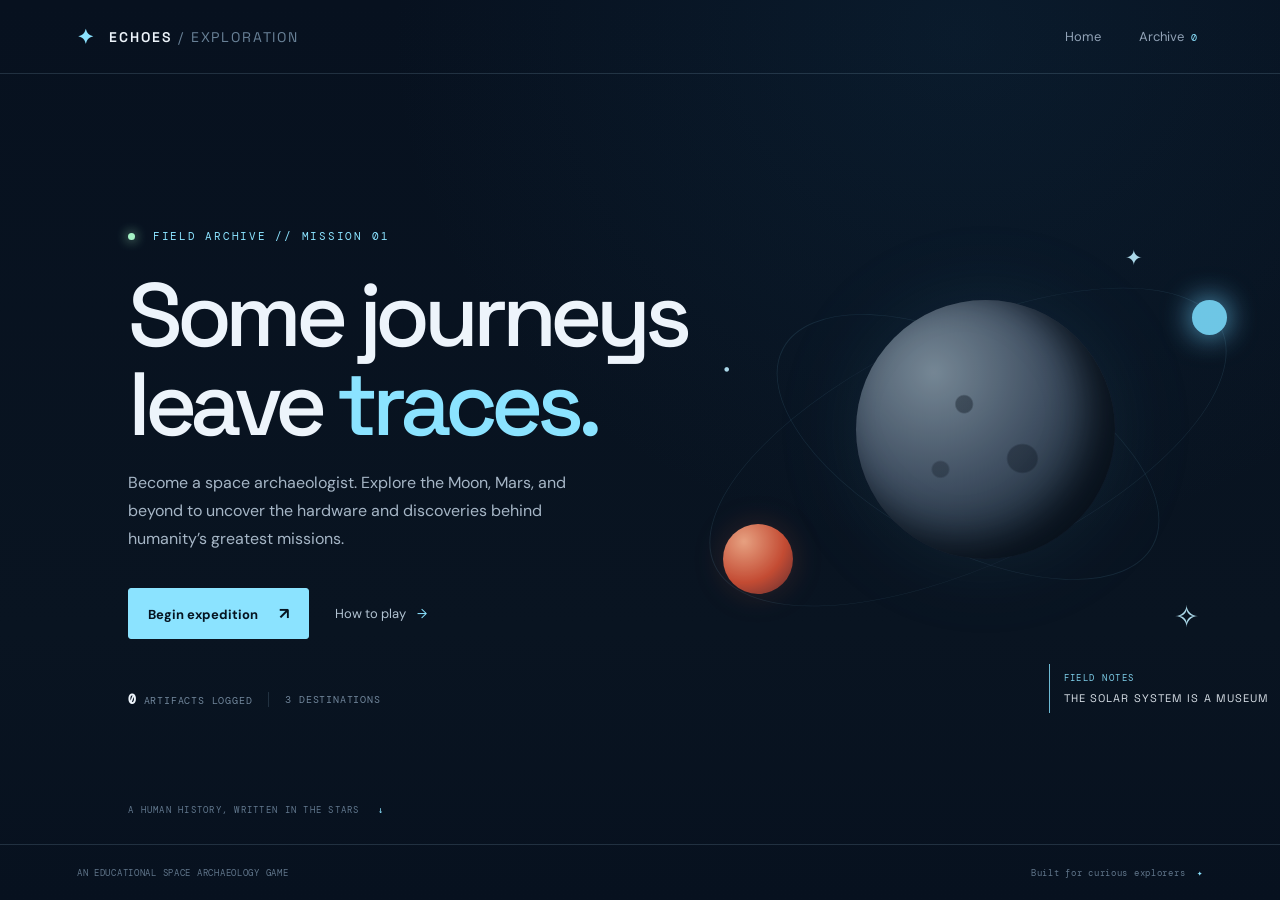
==== commit c3dd5d33: "Merge Echoes game and publish through GitHub Pages Co-authored-by: Copilot <223556219+Copilot@users." ====
--- a/index.html
+++ b/index.html
@@ -1,103 +1,92 @@
 <!doctype html>
 <html lang="en">
-  <head>
-    <meta charset="utf-8">
-    <meta name="viewport" content="width=device-width, initial-scale=1">
-    <meta name="theme-color" content="#08111f">
-    <meta name="description" content="Become a space archaeologist, investigate NASA hardware across the solar system, and restore the Lost Hardware Archive.">
-    <title>NASA Lost Hardware Archive — Space Archaeologist</title>
-    <link rel="stylesheet" href="styles.css">
-    <script src="game.js" defer></script>
-  </head>
-  <body>
-    <a class="skip-link" href="#explorers">Skip to explorers</a>
+<head>
+  <meta charset="utf-8">
+  <meta name="viewport" content="width=device-width, initial-scale=1">
+  <meta name="theme-color" content="#07111f">
+  <meta name="description" content="Explore historic NASA missions in a small, playable space archaeology adventure.">
+  <title>Echoes of Exploration — Space Archaeologist</title>
+  <link rel="stylesheet" href="style.css">
+  <script src="game.js" defer></script>
+</head>
+<body>
+  <header class="topbar">
+    <a class="brand" href="#home" aria-label="Echoes of Exploration home"><span class="brand-mark" aria-hidden="true">✦</span> ECHOES <span class="brand-muted">/ EXPLORATION</span></a>
+    <nav aria-label="Main navigation">
+      <button class="nav-button" data-screen="home">Home</button>
+      <button class="nav-button" data-screen="archive">Archive <span id="nav-count" class="count">0</span></button>
+    </nav>
+  </header>
 
-    <header class="site-header">
-      <a class="brand" href="#" aria-label="NASA Lost Hardware Archive home">
-        <span class="brand-mark" aria-hidden="true">✦</span>
-        <span>LOST HARDWARE ARCHIVE <span class="brand-divider">/</span> NASA</span>
-      </a>
-      <a class="header-link" href="#about">ARCHIVE BRIEF <span aria-hidden="true">↗</span></a>
-    </header>
+  <main>
+    <section id="home-screen" class="screen hero-screen" aria-labelledby="hero-title">
+      <div class="hero-copy">
+        <p class="eyebrow"><span class="live-dot"></span> FIELD ARCHIVE // MISSION 01</p>
+        <h1 id="hero-title">Some journeys<br>leave <em>traces.</em></h1>
+        <p class="hero-description">Become a space archaeologist. Explore the Moon, Mars, and beyond to uncover the hardware and discoveries behind humanity’s greatest missions.</p>
+        <div class="hero-actions">
+          <button class="primary-button" id="start-button">Begin expedition <span aria-hidden="true">↗</span></button>
+          <button class="text-button" data-screen="instructions">How to play <span aria-hidden="true">→</span></button>
+        </div>
+        <div class="hero-stats"><span><strong id="home-discoveries">0</strong> artifacts logged</span><span class="stat-divider"></span><span>3 destinations</span></div>
+      </div>
+      <div class="hero-art" aria-hidden="true">
+        <div class="orbit orbit-one"></div><div class="orbit orbit-two"></div>
+        <div class="planet planet-moon"></div><div class="planet planet-mars"></div>
+        <div class="planet planet-blue"></div><div class="hero-star star-a">✦</div><div class="hero-star star-b">·</div><div class="hero-star star-c">✧</div>
+        <div class="hero-caption"><span>FIELD NOTES</span><b>THE SOLAR SYSTEM IS A MUSEUM</b></div>
+      </div>
+      <div class="scroll-hint">A HUMAN HISTORY, WRITTEN IN THE STARS <span>↓</span></div>
+    </section>
 
-    <main>
-      <section class="hero" aria-labelledby="page-title">
-        <div class="hero-copy">
-          <p class="eyebrow"><span class="live-dot" aria-hidden="true"></span> SPACE ARCHAEOLOGIST · RECOVERY MISSION 01</p>
-          <h1 id="page-title">The archive is<br>missing <em>pieces.</em></h1>
-          <p class="hero-intro">You are a young space archaeologist. A damaged NASA archive has lost its mission records. Travel to the Moon, Mars, and deep space, investigate forgotten hardware, and piece together the story—and science—behind every mission.</p>
-          <a class="primary-link" href="#explorers">Begin the recovery <span aria-hidden="true">↓</span></a>
+    <section id="map-screen" class="screen content-screen hidden" aria-labelledby="map-title">
+      <div class="section-heading"><p class="eyebrow">SELECT YOUR DESTINATION</p><h2 id="map-title">Choose a field site</h2><p>Each stop holds a different chapter of exploration. Pick a destination to begin looking.</p></div>
+      <div class="destination-grid">
+        <button class="destination-card moon-card" data-destination="moon"><span class="destination-index">01 / THE MOON</span><span class="destination-planet moon-orb"></span><span class="destination-text"><strong>The Silent Moon</strong><small>Apollo hardware · 2 artifacts</small></span><span class="card-arrow">↗</span></button>
+        <button class="destination-card mars-card" data-destination="mars"><span class="destination-index">02 / MARS</span><span class="destination-planet mars-orb"></span><span class="destination-text"><strong>Red Planet Relics</strong><small>Mars rovers · 3 artifacts</small></span><span class="card-arrow">↗</span></button>
+        <button class="destination-card deep-card" data-destination="deep"><span class="destination-index">03 / DEEP SPACE</span><span class="destination-planet deep-orb">✦</span><span class="destination-text"><strong>The Long Journey</strong><small>Interstellar probe · 1 artifact</small></span><span class="card-arrow">↗</span></button>
+      </div>
+      <button class="back-link" data-screen="home">← Back to home</button>
+    </section>
+
+    <section id="explore-screen" class="screen exploration-screen hidden" aria-label="Exploration field">
+      <div class="explore-toolbar"><button class="back-link" data-screen="map">← Destinations</button><div class="location-label"><span class="live-dot"></span><span id="location-name">THE SILENT MOON</span></div><button class="small-button" id="pause-button">Ⅱ <span>Pause</span></button></div>
+      <div class="game-layout">
+        <div class="canvas-wrap">
+          <canvas id="game-canvas" width="960" height="540" aria-label="Explore the landscape with arrow keys or WASD"></canvas>
+          <div class="canvas-topline"><span id="scene-subtitle">LUNAR FIELD SITE // 001</span><span>FIELD SCAN ACTIVE</span></div>
+          <div class="canvas-bottomline"><span>MOVE <kbd>W</kbd><kbd>A</kbd><kbd>S</kbd><kbd>D</kbd> / <kbd>↑</kbd><kbd>←</kbd><kbd>↓</kbd><kbd>→</kbd></span><span>INVESTIGATE <kbd>E</kbd></span></div>
+          <div id="paused-overlay" class="paused-overlay hidden"><strong>EXPEDITION PAUSED</strong><button class="primary-button" id="resume-button">Resume</button></div>
         </div>
-        <div class="orbit-art" aria-hidden="true">
-          <div class="orbit orbit-one"></div>
-          <div class="orbit orbit-two"></div>
-          <div class="orbit orbit-three"></div>
-          <div class="planet"></div>
-          <div class="orbit-moon"></div>
-          <div class="orbit-satellite">✦</div>
-          <span class="orbit-label label-one">MOON</span>
-          <span class="orbit-label label-two">MARS</span>
-        </div>
-        <div class="hero-footer">
-          <span>FOUR MISSING RECORDS</span>
-          <span class="footer-line"></span>
-          <span>THREE DESTINATIONS</span>
-          <span class="footer-line"></span>
-          <span>ONE ARCHIVE TO RESTORE</span>
-        </div>
-      </section>
+        <aside class="field-sidebar">
+          <div class="sidebar-label">CURRENT OBJECTIVE</div><h3 id="objective-title">Find the traces</h3><p id="objective-copy">Move through the field site and approach a marked artifact. Press E to investigate.</p>
+          <div class="progress-row"><span>FIELD PROGRESS</span><span id="field-progress">0 / 2</span></div><div class="progress-track"><span id="progress-fill"></span></div>
+          <div class="nearby-box"><span class="signal-icon">⌁</span><div><b id="nearby-title">Scanning for signals…</b><small id="nearby-copy">Explore the site to find an artifact.</small></div></div>
+          <button class="primary-button investigate-button" id="investigate-button" disabled>Investigate artifact <span>↗</span></button>
+          <div class="field-score"><span>ARCHIVE POINTS</span><strong id="score">000</strong></div>
+          <p class="field-tip">TIP: Visit every site. Your discoveries are saved automatically on this device.</p>
+        </aside>
+      </div>
+    </section>
 
-      <section class="explorer-section" id="explorers" aria-labelledby="explorers-title">
-        <div class="section-heading">
-          <div>
-            <p class="eyebrow">ARCHIVE RECOVERY <span class="section-number">01 — 04</span></p>
-            <h2 id="explorers-title">Where will you investigate?</h2>
-          </div>
-          <div class="progress-panel" aria-live="polite">
-            <span class="progress-label">MISSION FILES RESTORED</span>
-            <span class="progress-count"><span id="notes-count">0</span><span class="progress-total"> / 4</span></span>
-            <div class="progress-track" role="progressbar" aria-label="Archive records restored" aria-valuemin="0" aria-valuemax="4" aria-valuenow="0">
-              <span class="progress-fill"></span>
-            </div>
-          </div>
-        </div>
+    <section id="archive-screen" class="screen content-screen hidden" aria-labelledby="archive-title">
+      <div class="section-heading"><p class="eyebrow">YOUR FIELD NOTES</p><h2 id="archive-title">Lost hardware archive</h2><p>Every artifact has a story. Revisit what you have found and track your expedition progress.</p></div>
+      <div class="archive-summary"><div><strong id="archive-count">0</strong><span> / 6 artifacts discovered</span></div><div class="archive-total"><span>ARCHIVE POINTS</span><b id="archive-score">000</b></div></div>
+      <div id="archive-grid" class="archive-grid"></div>
+      <button class="back-link" data-screen="map">← Continue exploring</button>
+    </section>
 
-        <p class="archive-instructions">Choose a location. Examine its hardware, reconstruct the mission from the recovered clues, and restore the file by answering Mission Control's question.</p>
-        <div class="filter-row" role="group" aria-label="Travel to a destination">
-          <button class="filter-button is-active" type="button" data-filter="all" aria-pressed="true">All locations <span>04</span></button>
-          <button class="filter-button" type="button" data-filter="moon" aria-pressed="false">The Moon <span>01</span></button>
-          <button class="filter-button" type="button" data-filter="mars" aria-pressed="false">Mars <span>02</span></button>
-          <button class="filter-button" type="button" data-filter="deep-space" aria-pressed="false">Deep space <span>01</span></button>
-        </div>
+    <section id="instructions-screen" class="screen content-screen hidden" aria-labelledby="instructions-title">
+      <div class="section-heading"><p class="eyebrow">FIELD MANUAL</p><h2 id="instructions-title">How to explore</h2><p>Look closely. The quietest places can tell the biggest stories.</p></div>
+      <div class="instruction-grid"><article><span>01</span><h3>Choose a site</h3><p>Travel to the Moon, Mars, or deep space from the destination map.</p></article><article><span>02</span><h3>Follow the signal</h3><p>Move with WASD or the arrow keys. Walk close to a glowing marker to identify an artifact.</p></article><article><span>03</span><h3>Log the history</h3><p>Press E or use the investigate button to read the mission record and answer a short question.</p></article></div>
+      <div class="controls-note"><b>CONTROLS</b><span><kbd>W A S D</kbd> or <kbd>↑ ↓ ← →</kbd> move</span><span><kbd>E</kbd> investigate nearby</span><span><kbd>ESC</kbd> pause / resume</span></div>
+      <button class="primary-button" id="manual-start">Ready to explore <span>↗</span></button>
+    </section>
+  </main>
 
-        <p class="save-status" id="save-status" role="status"></p>
-        <div class="mission-grid" id="mission-grid" aria-live="polite"></div>
-        <section class="archive-complete" id="archive-complete" aria-labelledby="archive-complete-title" hidden>
-          <span class="complete-mark" aria-hidden="true">✦</span>
-          <div>
-            <p class="eyebrow">RECOVERY MISSION COMPLETE</p>
-            <h2 id="archive-complete-title">The NASA Lost Hardware Archive is restored.</h2>
-            <p>You recovered all four mission files and brought their stories—and the science they made possible—back into the record. The explorers may be far away, but what they taught us travels on.</p>
-          </div>
-          <a class="back-to-top" href="#explorers">REVISIT THE ARCHIVE <span aria-hidden="true">↑</span></a>
-        </section>
-      </section>
+  <footer><span>AN EDUCATIONAL SPACE ARCHAEOLOGY GAME</span><span>Built for curious explorers <b>✦</b></span></footer>
 
-      <section class="about-section" id="about" aria-labelledby="about-title">
-        <div class="about-symbol" aria-hidden="true">✳</div>
-        <div>
-          <p class="eyebrow">ARCHIVE BRIEF</p>
-          <h2 id="about-title">Every clue is part of a real mission.</h2>
-          <p>The explorer's voice is an imaginative storytelling device; mission details and science are grounded in NASA records. Use the source links to investigate further. Some hardware is silent, while some spacecraft are still traveling—mission status can change.</p>
-        </div>
-        <a class="back-to-top" href="#page-title">BACK TO THE STARS <span aria-hidden="true">↑</span></a>
-      </section>
-    </main>
-
-    <footer class="site-footer">
-      <span>NASA LOST HARDWARE ARCHIVE</span>
-      <span>RECOVERY FILES 01–04 <span aria-hidden="true">✦</span></span>
-    </footer>
-    <noscript><p class="noscript-message">Turn on JavaScript to explore the missions and play the quizzes.</p></noscript>
-  </body>
+  <div id="artifact-modal" class="modal hidden" role="dialog" aria-modal="true" aria-labelledby="artifact-title"><div class="modal-card"><button class="modal-close" data-close-modal aria-label="Close">×</button><p class="eyebrow" id="modal-kicker">ARCHIVE ENTRY / NEW DISCOVERY</p><div class="modal-art" id="modal-art" aria-hidden="true">✦</div><div class="modal-content"><h2 id="artifact-title"></h2><p class="modal-mission" id="artifact-mission"></p><div class="artifact-facts"><div><small>MISSION ERA</small><b id="artifact-era"></b></div><div><small>STATUS</small><b id="artifact-status"></b></div></div><h3>Why it matters</h3><p id="artifact-story"></p><p class="artifact-discovery"><b>SCIENTIFIC LEGACY</b><br><span id="artifact-discovery-text"></span></p><div id="quiz-area" class="quiz-area"><p class="quiz-question" id="quiz-question"></p><div id="quiz-options" class="quiz-options"></div><p id="quiz-feedback" class="quiz-feedback" aria-live="polite"></p></div><button id="artifact-done" class="primary-button modal-done">Continue exploring <span>→</span></button></div></div></div>
+  <div id="toast" class="toast" role="status" aria-live="polite"></div>
+</body>
 </html>
--- a/style.css
+++ b/style.css
@@ -0,0 +1,5 @@
+@import url('https://fonts.googleapis.com/css2?family=DM+Mono:wght@400;500&family=DM+Sans:wght@400;500;600;700&family=Space+Grotesk:wght@400;500;600;700&display=swap');
+:root{--bg:#07111f;--panel:#0c1a2a;--panel2:#102238;--ink:#edf4fb;--muted:#91a2b6;--blue:#8be3ff;--line:rgba(166,208,232,.16);--orange:#ff9168;--mono:'DM Mono',monospace;--sans:'DM Sans',sans-serif;--display:'Space Grotesk',sans-serif}
+*{box-sizing:border-box}html{scroll-behavior:smooth}body{margin:0;background:var(--bg);color:var(--ink);font-family:var(--sans);min-height:100vh;background-image:radial-gradient(ellipse at 75% 4%,rgba(26,83,119,.15),transparent 42%),linear-gradient(180deg,#07111f,#091421 70%,#07111f)}button,a{font:inherit}button{color:inherit;cursor:pointer}.topbar{height:74px;padding:0 clamp(20px,6vw,92px);display:flex;align-items:center;justify-content:space-between;border-bottom:1px solid var(--line);position:relative;z-index:5}.brand{text-decoration:none;color:var(--ink);font:600 14px var(--display);letter-spacing:.13em}.brand-mark{color:var(--blue);font-size:20px;vertical-align:-2px;margin-right:8px}.brand-muted{color:#688096;font-weight:400}.topbar nav{display:flex;align-items:center;gap:26px}.nav-button{border:0;background:none;color:var(--muted);font-size:13px}.nav-button:hover,.nav-button:focus-visible{color:var(--ink)}.count{font:10px var(--mono);color:var(--blue);margin-left:4px}.screen{min-height:calc(100vh - 130px)}.hidden{display:none!important}.hero-screen{max-width:1440px;margin:auto;min-height:calc(100vh - 130px);position:relative;overflow:hidden;padding:clamp(72px,12vh,140px) clamp(24px,10vw,150px) 100px;display:flex;align-items:center}.hero-copy{position:relative;z-index:2;max-width:590px}.eyebrow,.sidebar-label{font:11px var(--mono);letter-spacing:.16em;color:var(--blue)}.live-dot{display:inline-block;width:7px;height:7px;background:#a5f2c5;border-radius:50%;box-shadow:0 0 12px #a5f2c5;margin-right:9px}.hero-copy h1{font:500 clamp(54px,7vw,92px)/.99 var(--display);letter-spacing:-.07em;margin:28px 0 20px}.hero-copy h1 em{font-style:normal;color:var(--blue)}.hero-description{max-width:470px;color:#a6b6c6;font-size:16px;line-height:1.75}.hero-actions{display:flex;align-items:center;gap:26px;margin-top:35px}.primary-button{background:var(--blue);border:1px solid var(--blue);border-radius:3px;color:#061420;padding:14px 19px;font-weight:700;font-size:13px;transition:transform .2s,background .2s}.primary-button:hover:not(:disabled){background:#b4edff;transform:translateY(-2px)}.primary-button:disabled{opacity:.42;cursor:not-allowed}.primary-button span{margin-left:18px;font-size:16px}.text-button,.back-link{border:0;background:none;color:#b1c2d1;font-size:13px;padding:10px 0}.text-button:hover,.back-link:hover{color:var(--blue)}.text-button span{margin-left:8px;color:var(--blue)}.hero-stats{display:flex;align-items:center;gap:16px;margin-top:52px;color:#71869b;font:10px var(--mono);letter-spacing:.08em;text-transform:uppercase}.hero-stats strong{color:var(--ink);font-size:13px}.stat-divider{height:15px;width:1px;background:var(--line)}.hero-art{position:absolute;width:min(55vw,700px);height:min(55vw,700px);right:-3%;top:3%;opacity:.9}.orbit{position:absolute;border:1px solid rgba(135,209,240,.12);border-radius:50%;inset:10%;transform:rotate(-25deg) scaleY(.42)}.orbit-two{inset:20%;transform:rotate(28deg) scaleY(.48)}.planet{position:absolute;border-radius:50%}.planet-moon{width:37%;aspect-ratio:1;left:34%;top:29%;background:radial-gradient(circle at 30% 28%,#8193a1 0,#47576a 43%,#1d2c3b 75%,#101a27 100%);box-shadow:inset -23px -16px 38px #09111b,0 0 90px rgba(100,166,200,.12)}.planet-moon:after{content:'';position:absolute;inset:15%;border-radius:50%;background:radial-gradient(ellipse at 38% 36%,rgba(9,17,27,.4) 0 5%,transparent 6%),radial-gradient(ellipse at 70% 66%,rgba(9,17,27,.35) 0 8%,transparent 9%),radial-gradient(ellipse at 25% 72%,rgba(9,17,27,.3) 0 4%,transparent 5%)}.planet-mars{width:10%;aspect-ratio:1;left:15%;top:61%;background:radial-gradient(circle at 30% 25%,#ffb08b,#d85236 57%,#662f31);box-shadow:0 0 32px #e5705033}.planet-blue{width:5%;aspect-ratio:1;right:13%;top:29%;background:#79dafa;box-shadow:0 0 30px #70cffa}.hero-star{position:absolute;color:#bdeeff}.star-a{right:25%;top:21%;font-size:21px}.star-b{left:15%;top:35%;font-size:40px}.star-c{right:17%;bottom:23%;font-size:30px}.hero-caption{position:absolute;right:7%;bottom:12%;border-left:1px solid #78cce7;padding:8px 0 8px 14px;display:flex;flex-direction:column;gap:7px}.hero-caption span{font:9px var(--mono);letter-spacing:.16em;color:var(--blue)}.hero-caption b{font:11px var(--display);letter-spacing:.1em}.scroll-hint{position:absolute;bottom:28px;left:clamp(24px,10vw,150px);font:9px var(--mono);letter-spacing:.14em;color:#62788e}.scroll-hint span{color:var(--blue);margin-left:12px}.content-screen{max-width:1240px;margin:0 auto;padding:85px 32px 80px}.section-heading{max-width:650px;margin-bottom:42px}.section-heading h2{font:500 clamp(38px,5vw,58px)/1.05 var(--display);letter-spacing:-.05em;margin:15px 0}.section-heading>p:last-child{color:var(--muted);line-height:1.7;margin:0}.destination-grid{display:grid;grid-template-columns:repeat(3,1fr);gap:15px}.destination-card{height:350px;text-align:left;position:relative;overflow:hidden;border:1px solid var(--line);background:#0b1928;padding:22px;display:flex;flex-direction:column;justify-content:space-between;transition:border-color .2s,transform .2s}.destination-card:hover{border-color:#82d8f1;transform:translateY(-4px)}.destination-index{z-index:1;font:10px var(--mono);letter-spacing:.12em;color:#b4c5d3}.destination-planet{position:absolute;left:50%;top:46%;transform:translate(-50%,-50%);width:170px;height:170px;border-radius:50%}.moon-orb{background:radial-gradient(circle at 32% 28%,#a6b3bc,#485868 55%,#1a2734);box-shadow:inset -18px -12px 25px #070d15,0 0 50px #819caf24}.mars-orb{background:radial-gradient(circle at 32% 28%,#ffb88d,#c74d35 62%,#511c26);box-shadow:inset -18px -12px 25px #411d20,0 0 50px #ed68402b}.deep-orb{display:grid;place-items:center;background:radial-gradient(circle,#213e59,#09111e 69%);border:1px solid #39617b;color:#b5edff;font-size:47px;box-shadow:0 0 70px #49b8dd18}.destination-text{z-index:1;display:flex;flex-direction:column;gap:6px}.destination-text strong{font:500 24px var(--display)}.destination-text small{color:#9aabba;font-size:12px}.card-arrow{position:absolute;right:22px;bottom:26px;color:var(--blue);font-size:20px}.back-link{margin-top:32px}.exploration-screen{padding:18px clamp(18px,5vw,72px) 55px;max-width:1500px;margin:auto}.explore-toolbar{display:flex;align-items:center;justify-content:space-between;margin-bottom:17px}.explore-toolbar .back-link{margin:0}.location-label{font:11px var(--mono);letter-spacing:.15em;color:#c9d9e7}.small-button{background:transparent;border:1px solid var(--line);border-radius:3px;padding:8px 12px;color:#b6c9d8;font-size:12px}.small-button:hover{border-color:var(--blue)}.game-layout{display:grid;grid-template-columns:minmax(0,1fr) 280px;gap:18px}.canvas-wrap{position:relative;min-width:0;background:#101b25;border:1px solid var(--line);overflow:hidden}.canvas-wrap canvas{display:block;width:100%;height:auto;aspect-ratio:16/9;object-fit:contain;touch-action:none}.canvas-topline,.canvas-bottomline{position:absolute;left:0;right:0;display:flex;justify-content:space-between;padding:12px 15px;font:9px var(--mono);letter-spacing:.12em;color:#e3edf4;background:linear-gradient(#07111fa6,transparent)}.canvas-topline{top:0}.canvas-bottomline{bottom:0;background:linear-gradient(transparent,#07111fc9);align-items:center}.canvas-bottomline kbd,.controls-note kbd{border:1px solid #8094a4;border-radius:2px;padding:2px 4px;margin:0 2px;color:#e9f8ff;font:9px var(--mono)}.paused-overlay{position:absolute;inset:0;background:#06111dd9;display:flex;flex-direction:column;align-items:center;justify-content:center;gap:22px;font:13px var(--mono);letter-spacing:.15em}.field-sidebar{border:1px solid var(--line);background:linear-gradient(160deg,#102137,#0b1725);padding:24px 21px;display:flex;flex-direction:column}.sidebar-label{font-size:9px}.field-sidebar h3{font:500 22px var(--display);margin:14px 0 8px}.field-sidebar>p{font-size:12px;line-height:1.6;color:#9eafbf;margin:0}.progress-row{display:flex;justify-content:space-between;font:9px var(--mono);letter-spacing:.08em;color:#8da2b5;margin-top:28px}.progress-row span:last-child{color:var(--blue)}.progress-track{height:3px;background:#213448;margin-top:9px}.progress-track span{height:100%;width:0;display:block;background:var(--blue);transition:width .3s}.nearby-box{display:flex;align-items:center;gap:12px;background:#132840;border:1px solid #203e56;padding:13px;margin:25px 0 14px;min-height:66px}.signal-icon{color:var(--blue);font-size:25px}.nearby-box div{display:flex;flex-direction:column;gap:5px}.nearby-box b{font-size:11px}.nearby-box small{font-size:10px;color:#9aacbd;line-height:1.4}.investigate-button{width:100%;text-align:left;padding:12px 13px}.investigate-button span{float:right}.field-score{border-top:1px solid var(--line);margin-top:24px;padding-top:18px;display:flex;align-items:center;justify-content:space-between;font:9px var(--mono);letter-spacing:.12em;color:#96aabc}.field-score strong{font:20px var(--display);color:var(--blue)}.field-tip{font-size:10px!important;color:#6f8499!important;margin-top:auto!important;padding-top:22px}.archive-summary{display:flex;justify-content:space-between;align-items:center;border:1px solid var(--line);padding:18px 22px;background:#0c1a29;margin-bottom:18px;color:#a9bac8;font-size:13px}.archive-summary>div:first-child strong{font:32px var(--display);color:var(--blue);margin-right:7px}.archive-total{display:flex;align-items:center;gap:17px;font:9px var(--mono);letter-spacing:.1em}.archive-total b{font:20px var(--display);color:var(--ink)}.archive-grid{display:grid;grid-template-columns:repeat(3,1fr);gap:12px}.archive-card{min-height:145px;border:1px solid var(--line);background:#0c1a29;padding:18px;text-align:left;display:flex;flex-direction:column;justify-content:space-between}.archive-card.unlocked{cursor:pointer}.archive-card.unlocked:hover{border-color:var(--blue)}.archive-card.locked{opacity:.55}.archive-card .archive-location{font:9px var(--mono);letter-spacing:.12em;color:var(--blue)}.archive-card strong{font:500 18px var(--display)}.archive-card small{color:#8da1b3;font-size:11px}.instruction-grid{display:grid;grid-template-columns:repeat(3,1fr);gap:15px}.instruction-grid article{border:1px solid var(--line);background:#0b1928;padding:24px;min-height:190px}.instruction-grid article>span{font:11px var(--mono);color:var(--blue)}.instruction-grid h3{font:500 20px var(--display);margin:22px 0 8px}.instruction-grid p{font-size:13px;color:#9eafbf;line-height:1.65;margin:0}.controls-note{display:flex;align-items:center;gap:24px;flex-wrap:wrap;border-top:1px solid var(--line);border-bottom:1px solid var(--line);padding:18px 0;margin:28px 0;color:#aabac7;font-size:11px}.controls-note>b{font:9px var(--mono);letter-spacing:.12em;color:var(--blue)}footer{min-height:56px;border-top:1px solid var(--line);padding:0 clamp(20px,6vw,92px);display:flex;align-items:center;justify-content:space-between;color:#60758a;font:9px var(--mono);letter-spacing:.08em}footer b{color:var(--blue);margin-left:6px}.modal{position:fixed;inset:0;z-index:10;background:#020812dc;display:grid;place-items:center;padding:20px;overflow:auto}.modal-card{position:relative;width:min(720px,100%);max-height:92vh;overflow:auto;background:#0b1928;border:1px solid #31516a;display:grid;grid-template-columns:220px 1fr}.modal-close{position:absolute;right:13px;top:10px;border:0;background:none;color:#afc2d2;font-size:27px;z-index:2}.modal-art{grid-row:1;background:radial-gradient(circle at 50% 46%,#24415a,#0c1928 65%);display:grid;place-items:center;color:var(--blue);font-size:70px;min-height:250px}.modal-content{padding:32px 34px 26px}.modal-content .eyebrow{font-size:9px}.modal-content h2{font:500 32px var(--display);letter-spacing:-.04em;margin:12px 0 3px}.modal-mission{font-size:12px;color:#9caebe;margin:0 0 20px}.artifact-facts{display:grid;grid-template-columns:1fr 1fr;gap:10px;border-block:1px solid var(--line);padding:14px 0}.artifact-facts div{display:flex;flex-direction:column;gap:6px}.artifact-facts small,.artifact-discovery b{font:9px var(--mono);letter-spacing:.1em;color:var(--blue)}.artifact-facts b{font-size:11px}.modal-content h3{font:500 15px var(--display);margin:19px 0 6px}.modal-content>p:not(.eyebrow):not(.modal-mission):not(.quiz-question){font-size:12px;line-height:1.65;color:#a9b8c5}.artifact-discovery{border-left:2px solid var(--blue);padding-left:12px;margin:15px 0}.artifact-discovery span{display:inline-block;margin-top:5px}.quiz-area{border-top:1px solid var(--line);padding-top:14px;margin-top:15px}.quiz-question{font-weight:600;font-size:12px;line-height:1.5}.quiz-options{display:grid;gap:7px}.quiz-option{background:#102238;border:1px solid #263d51;color:#c1d0dc;text-align:left;padding:9px 11px;font-size:11px}.quiz-option:hover:not(:disabled){border-color:var(--blue)}.quiz-option.correct{border-color:#7fe1a2;background:#102b27}.quiz-option.incorrect{border-color:#ff8b76;background:#321f25}.quiz-feedback{min-height:16px;margin:8px 0 0;color:var(--blue);font-size:11px}.modal-done{margin-top:10px}.toast{position:fixed;bottom:22px;left:50%;transform:translate(-50%,20px);background:#d7f6ff;color:#071521;padding:11px 18px;border-radius:3px;font-size:12px;font-weight:700;opacity:0;pointer-events:none;transition:.25s;z-index:20}.toast.show{opacity:1;transform:translate(-50%,0)}
+@media(max-width:850px){.hero-art{right:-20%;opacity:.55}.destination-grid{grid-template-columns:1fr}.destination-card{height:250px}.destination-planet{left:70%;top:50%}.game-layout{grid-template-columns:1fr}.field-sidebar{display:grid;grid-template-columns:1fr 1fr;gap:0 16px}.field-sidebar .sidebar-label,.field-sidebar h3,.field-sidebar>p,.progress-row,.progress-track,.nearby-box,.investigate-button,.field-score,.field-tip{grid-column:span 2}.field-tip{padding-top:12px!important}.archive-grid{grid-template-columns:repeat(2,1fr)}}
+@media(max-width:560px){.topbar{height:62px;padding:0 17px}.brand{font-size:12px}.topbar nav{gap:12px}.hero-screen{padding:70px 23px 85px;align-items:flex-start}.hero-copy h1{font-size:60px}.hero-description{font-size:14px}.hero-art{width:100vw;height:100vw;right:-48%;top:19%;opacity:.35}.hero-stats{margin-top:38px}.scroll-hint{left:23px;font-size:8px}.content-screen{padding:60px 20px}.section-heading{margin-bottom:28px}.exploration-screen{padding:12px 12px 35px}.canvas-topline,.canvas-bottomline{font-size:7px;padding:8px}.canvas-bottomline kbd{font-size:7px;padding:1px}.field-sidebar{padding:18px}.archive-grid{grid-template-columns:1fr}.archive-summary{padding:14px}.instruction-grid{grid-template-columns:1fr}.instruction-grid article{min-height:150px}.modal-card{display:block}.modal-art{min-height:125px;font-size:48px}.modal-content{padding:23px}.modal-content h2{font-size:27px}.modal-close{top:6px}footer{padding:0 17px;font-size:7px}.controls-note{gap:13px}.location-label{font-size:9px}}
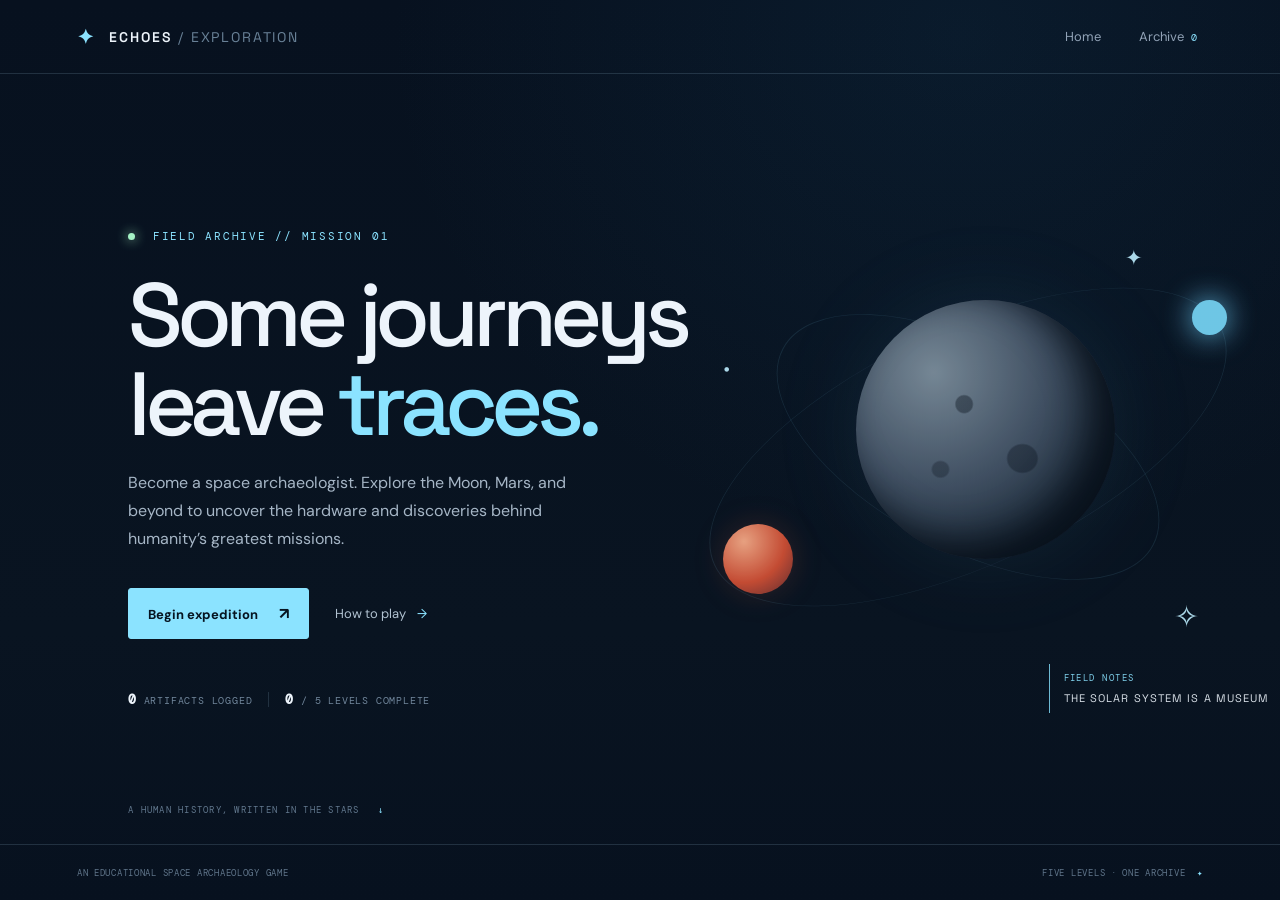
==== commit e0403b13: "Add five-level space archaeology campaign Co-authored-by: Copilot <223556219+Copilot@users.noreply.g" ====
--- a/index.html
+++ b/index.html
@@ -7,6 +7,7 @@
   <meta name="description" content="Explore historic NASA missions in a small, playable space archaeology adventure.">
   <title>Echoes of Exploration — Space Archaeologist</title>
   <link rel="stylesheet" href="style.css">
+  <link rel="stylesheet" href="levels.css">
   <script src="game.js" defer></script>
 </head>
 <body>
@@ -28,7 +29,7 @@
           <button class="primary-button" id="start-button">Begin expedition <span aria-hidden="true">↗</span></button>
           <button class="text-button" data-screen="instructions">How to play <span aria-hidden="true">→</span></button>
         </div>
-        <div class="hero-stats"><span><strong id="home-discoveries">0</strong> artifacts logged</span><span class="stat-divider"></span><span>3 destinations</span></div>
+        <div class="hero-stats"><span><strong id="home-discoveries">0</strong> artifacts logged</span><span class="stat-divider"></span><span><strong id="home-level-count">0</strong> / 5 levels complete</span></div>
       </div>
       <div class="hero-art" aria-hidden="true">
         <div class="orbit orbit-one"></div><div class="orbit orbit-two"></div>
@@ -40,11 +41,43 @@
     </section>
 
     <section id="map-screen" class="screen content-screen hidden" aria-labelledby="map-title">
-      <div class="section-heading"><p class="eyebrow">SELECT YOUR DESTINATION</p><h2 id="map-title">Choose a field site</h2><p>Each stop holds a different chapter of exploration. Pick a destination to begin looking.</p></div>
-      <div class="destination-grid">
-        <button class="destination-card moon-card" data-destination="moon"><span class="destination-index">01 / THE MOON</span><span class="destination-planet moon-orb"></span><span class="destination-text"><strong>The Silent Moon</strong><small>Apollo hardware · 2 artifacts</small></span><span class="card-arrow">↗</span></button>
-        <button class="destination-card mars-card" data-destination="mars"><span class="destination-index">02 / MARS</span><span class="destination-planet mars-orb"></span><span class="destination-text"><strong>Red Planet Relics</strong><small>Mars rovers · 3 artifacts</small></span><span class="card-arrow">↗</span></button>
-        <button class="destination-card deep-card" data-destination="deep"><span class="destination-index">03 / DEEP SPACE</span><span class="destination-planet deep-orb">✦</span><span class="destination-text"><strong>The Long Journey</strong><small>Interstellar probe · 1 artifact</small></span><span class="card-arrow">↗</span></button>
+      <div class="section-heading"><p class="eyebrow">ARCHAEOLOGIST'S FIELD GUIDE // FIVE LEVELS</p><h2 id="map-title">Choose your next expedition</h2><p>Investigate each site, log its hardware, and piece together the science. Complete a level to unlock the next chapter.</p></div>
+      <div class="level-grid" id="level-grid">
+        <button class="level-card" data-level="1">
+          <span class="level-card-top"><span class="level-index">LEVEL 01</span><span class="level-status" data-level-status>READY</span></span>
+          <h3>The Silent Moon</h3><span class="level-difficulty">Beginner</span>
+          <p>Explore the lunar surface and find Apollo equipment, experiments, and a lunar rover.</p>
+          <span class="level-discovery"><small>MAIN DISCOVERY</small><span>Apollo descent stages, Apollo 15 rover, and lunar experiments.</span></span>
+          <span class="level-progress" data-level-progress>0 / 3 records</span>
+        </button>
+        <button class="level-card locked" data-level="2" disabled>
+          <span class="level-card-top"><span class="level-index">LEVEL 02</span><span class="level-status" data-level-status>LOCKED</span></span>
+          <h3>The Red Planet's Forgotten Explorers</h3><span class="level-difficulty">Beginner–Intermediate</span>
+          <p>Investigate the remains of Mars rovers and their landing missions.</p>
+          <span class="level-discovery"><small>MAIN DISCOVERY</small><span>Spirit, Opportunity, Sojourner, and Pathfinder's science.</span></span>
+          <span class="level-progress" data-level-progress>0 / 3 records</span>
+        </button>
+        <button class="level-card locked" data-level="3" disabled>
+          <span class="level-card-top"><span class="level-index">LEVEL 03</span><span class="level-status" data-level-status>LOCKED</span></span>
+          <h3>Beyond the Solar System</h3><span class="level-difficulty">Intermediate</span>
+          <p>Follow two far-traveling probes beyond the planets and into interstellar space.</p>
+          <span class="level-discovery"><small>MAIN DISCOVERY</small><span>Voyager 1 and Voyager 2.</span></span>
+          <span class="level-progress" data-level-progress>0 / 2 records</span>
+        </button>
+        <button class="level-card locked" data-level="4" disabled>
+          <span class="level-card-top"><span class="level-index">LEVEL 04</span><span class="level-status" data-level-status>LOCKED</span></span>
+          <h3>The Forgotten Instruments</h3><span class="level-difficulty">Intermediate</span>
+          <p>Look beyond the spacecraft to the instruments that measured worlds and changed what we know.</p>
+          <span class="level-discovery"><small>MAIN DISCOVERY</small><span>Scientific payloads and their contributions.</span></span>
+          <span class="level-progress" data-level-progress>0 / 2 records</span>
+        </button>
+        <button class="level-card locked final-level-card" data-level="5" disabled>
+          <span class="level-card-top"><span class="level-index">LEVEL 05</span><span class="level-status" data-level-status>LOCKED</span></span>
+          <h3>The Final Archive</h3><span class="level-difficulty">Final mission</span>
+          <p>Identify the artifacts, match them to their missions, and reconstruct the history of NASA exploration.</p>
+          <span class="level-discovery"><small>FINAL OBJECTIVE</small><span>Restore the NASA Lost Hardware Archive.</span></span>
+          <span class="level-progress" data-level-progress>Complete levels 1–4 to unlock</span>
+        </button>
       </div>
       <button class="back-link" data-screen="home">← Back to home</button>
     </section>
@@ -60,7 +93,7 @@
         </div>
         <aside class="field-sidebar">
           <div class="sidebar-label">CURRENT OBJECTIVE</div><h3 id="objective-title">Find the traces</h3><p id="objective-copy">Move through the field site and approach a marked artifact. Press E to investigate.</p>
-          <div class="progress-row"><span>FIELD PROGRESS</span><span id="field-progress">0 / 2</span></div><div class="progress-track"><span id="progress-fill"></span></div>
+          <div class="progress-row"><span>FIELD PROGRESS</span><span id="field-progress">0 / 3</span></div><div class="progress-track"><span id="progress-fill"></span></div>
           <div class="nearby-box"><span class="signal-icon">⌁</span><div><b id="nearby-title">Scanning for signals…</b><small id="nearby-copy">Explore the site to find an artifact.</small></div></div>
           <button class="primary-button investigate-button" id="investigate-button" disabled>Investigate artifact <span>↗</span></button>
           <div class="field-score"><span>ARCHIVE POINTS</span><strong id="score">000</strong></div>
@@ -71,20 +104,42 @@
 
     <section id="archive-screen" class="screen content-screen hidden" aria-labelledby="archive-title">
       <div class="section-heading"><p class="eyebrow">YOUR FIELD NOTES</p><h2 id="archive-title">Lost hardware archive</h2><p>Every artifact has a story. Revisit what you have found and track your expedition progress.</p></div>
-      <div class="archive-summary"><div><strong id="archive-count">0</strong><span> / 6 artifacts discovered</span></div><div class="archive-total"><span>ARCHIVE POINTS</span><b id="archive-score">000</b></div></div>
+      <div class="archive-summary"><div><strong id="archive-count">0</strong><span> / 10 artifacts discovered</span></div><div class="archive-total"><span>ARCHIVE POINTS</span><b id="archive-score">000</b></div></div>
       <div id="archive-grid" class="archive-grid"></div>
       <button class="back-link" data-screen="map">← Continue exploring</button>
     </section>
 
     <section id="instructions-screen" class="screen content-screen hidden" aria-labelledby="instructions-title">
       <div class="section-heading"><p class="eyebrow">FIELD MANUAL</p><h2 id="instructions-title">How to explore</h2><p>Look closely. The quietest places can tell the biggest stories.</p></div>
-      <div class="instruction-grid"><article><span>01</span><h3>Choose a site</h3><p>Travel to the Moon, Mars, or deep space from the destination map.</p></article><article><span>02</span><h3>Follow the signal</h3><p>Move with WASD or the arrow keys. Walk close to a glowing marker to identify an artifact.</p></article><article><span>03</span><h3>Log the history</h3><p>Press E or use the investigate button to read the mission record and answer a short question.</p></article></div>
+      <div class="instruction-grid"><article><span>01</span><h3>Choose a level</h3><p>Begin with the Moon, then unlock Mars, deep space, and the forgotten instruments.</p></article><article><span>02</span><h3>Follow the signal</h3><p>Move with WASD or the arrow keys. Walk close to a glowing marker, investigate the hardware, and answer its mission question.</p></article><article><span>03</span><h3>Restore the archive</h3><p>Complete each field level to unlock the final mission: match artifacts to missions and put exploration milestones in order.</p></article></div>
       <div class="controls-note"><b>CONTROLS</b><span><kbd>W A S D</kbd> or <kbd>↑ ↓ ← →</kbd> move</span><span><kbd>E</kbd> investigate nearby</span><span><kbd>ESC</kbd> pause / resume</span></div>
       <button class="primary-button" id="manual-start">Ready to explore <span>↗</span></button>
     </section>
+
+    <section id="final-screen" class="screen content-screen hidden" aria-labelledby="final-title">
+      <div class="section-heading"><p class="eyebrow">LEVEL 05 // FINAL MISSION</p><h2 id="final-title">Reconstruct the NASA archive</h2><p>Use your recovered field notes to match each artifact to its mission, then place the milestones in the correct order.</p></div>
+      <div class="final-mission" id="final-mission">
+        <div class="final-mission-heading"><span class="sidebar-label">ARCHIVE RECONSTRUCTION</span><span>10 ARTIFACTS · 1 HISTORY</span></div>
+        <div class="matching-grid" id="matching-grid"></div>
+        <label class="timeline-label" for="timeline-answer">Reconstruct the timeline — which sequence is earliest to latest?</label>
+        <select id="timeline-answer" class="timeline-select">
+          <option value="">Choose a timeline sequence…</option>
+          <option value="wrong-a">Voyager enters interstellar space → Apollo 11 lands → Sojourner explores Mars → Voyager launches</option>
+          <option value="correct">Apollo 11 lands → Apollo 15 explores with a rover → Voyager launches → Sojourner reaches Mars → Spirit and Opportunity land → Voyager 1 enters interstellar space</option>
+          <option value="wrong-b">Sojourner reaches Mars → Apollo 15 explores with a rover → Apollo 11 lands → Spirit and Opportunity land → Voyager launches</option>
+        </select>
+        <button class="primary-button" id="submit-final">Reconstruct the archive <span>↗</span></button>
+        <p id="final-feedback" class="final-feedback" role="status" aria-live="polite"></p>
+      </div>
+      <div class="final-complete hidden" id="final-complete" role="status" aria-live="polite">
+        <span class="complete-star" aria-hidden="true">✦</span>
+        <div><p class="eyebrow">ARCHIVE RESTORED</p><h3>NASA's lost hardware has a history again.</h3><p>You matched the artifacts, reconstructed the timeline, and recovered the science behind the missions. The explorers' stories are part of the archive now.</p></div>
+      </div>
+      <button class="back-link" data-screen="map">← Return to level map</button>
+    </section>
   </main>
 
-  <footer><span>AN EDUCATIONAL SPACE ARCHAEOLOGY GAME</span><span>Built for curious explorers <b>✦</b></span></footer>
+  <footer><span>AN EDUCATIONAL SPACE ARCHAEOLOGY GAME</span><span>FIVE LEVELS · ONE ARCHIVE <b>✦</b></span></footer>
 
   <div id="artifact-modal" class="modal hidden" role="dialog" aria-modal="true" aria-labelledby="artifact-title"><div class="modal-card"><button class="modal-close" data-close-modal aria-label="Close">×</button><p class="eyebrow" id="modal-kicker">ARCHIVE ENTRY / NEW DISCOVERY</p><div class="modal-art" id="modal-art" aria-hidden="true">✦</div><div class="modal-content"><h2 id="artifact-title"></h2><p class="modal-mission" id="artifact-mission"></p><div class="artifact-facts"><div><small>MISSION ERA</small><b id="artifact-era"></b></div><div><small>STATUS</small><b id="artifact-status"></b></div></div><h3>Why it matters</h3><p id="artifact-story"></p><p class="artifact-discovery"><b>SCIENTIFIC LEGACY</b><br><span id="artifact-discovery-text"></span></p><div id="quiz-area" class="quiz-area"><p class="quiz-question" id="quiz-question"></p><div id="quiz-options" class="quiz-options"></div><p id="quiz-feedback" class="quiz-feedback" aria-live="polite"></p></div><button id="artifact-done" class="primary-button modal-done">Continue exploring <span>→</span></button></div></div></div>
   <div id="toast" class="toast" role="status" aria-live="polite"></div>
--- a/levels.css
+++ b/levels.css
@@ -0,0 +1,252 @@
+.level-grid {
+  display: grid;
+  grid-template-columns: repeat(auto-fit, minmax(225px, 1fr));
+  gap: 14px;
+}
+
+.level-card {
+  min-height: 290px;
+  padding: 21px;
+  border: 1px solid var(--line);
+  background: linear-gradient(155deg, #102238, #0b1928 70%);
+  color: var(--ink);
+  display: flex;
+  flex-direction: column;
+  align-items: flex-start;
+  gap: 12px;
+  text-align: left;
+  transition: border-color .2s, transform .2s, opacity .2s;
+}
+
+.level-card:hover:not(:disabled) {
+  border-color: var(--blue);
+  transform: translateY(-3px);
+}
+
+.level-card:focus-visible,
+.match-row select:focus-visible,
+.timeline-select:focus-visible {
+  outline: 3px solid var(--blue);
+  outline-offset: 3px;
+}
+
+.level-card.locked {
+  cursor: not-allowed;
+  opacity: .48;
+}
+
+.level-card.complete {
+  border-color: #82e2a2;
+}
+
+.level-card-top {
+  width: 100%;
+  display: flex;
+  justify-content: space-between;
+  gap: 8px;
+}
+
+.level-index,
+.level-status,
+.level-difficulty,
+.level-progress,
+.level-discovery small {
+  font: 9px var(--mono);
+  letter-spacing: .1em;
+  text-transform: uppercase;
+}
+
+.level-index,
+.level-difficulty {
+  color: var(--blue);
+}
+
+.level-status {
+  color: #a5f2c5;
+}
+
+.locked .level-status {
+  color: var(--muted);
+}
+
+.level-card h3 {
+  margin: 4px 0 0;
+  font: 500 21px/1.2 var(--display);
+}
+
+.level-card p {
+  margin: 0;
+  color: #a6b6c6;
+  font-size: 12px;
+  line-height: 1.65;
+}
+
+.level-discovery {
+  display: flex;
+  flex-direction: column;
+  gap: 6px;
+  margin-top: auto;
+  padding-top: 10px;
+  color: #c5d3df;
+  font-size: 11px;
+  line-height: 1.55;
+}
+
+.level-discovery small {
+  color: #71869b;
+}
+
+.level-progress {
+  color: #8fa4b8;
+  font-size: 8px;
+}
+
+.final-level-card {
+  background: linear-gradient(145deg, #1a3041, #0b1928 75%);
+}
+
+.final-mission {
+  padding: clamp(18px, 4vw, 32px);
+  border: 1px solid var(--line);
+  background: linear-gradient(145deg, #102238, #0b1928);
+}
+
+.final-mission-heading {
+  display: flex;
+  justify-content: space-between;
+  gap: 12px;
+  align-items: center;
+  margin-bottom: 18px;
+  color: var(--muted);
+  font: 9px var(--mono);
+  letter-spacing: .1em;
+}
+
+.matching-grid {
+  display: grid;
+  grid-template-columns: repeat(2, minmax(0, 1fr));
+  gap: 8px;
+}
+
+.match-row {
+  min-width: 0;
+  display: grid;
+  grid-template-columns: minmax(0, 1fr);
+  gap: 9px;
+  padding: 12px;
+  border: 1px solid var(--line);
+  background: #0b1928;
+}
+
+.match-row span {
+  display: flex;
+  flex-direction: column;
+  gap: 5px;
+}
+
+.match-row small {
+  color: var(--blue);
+  font: 8px var(--mono);
+  letter-spacing: .1em;
+}
+
+.match-row strong {
+  font: 500 13px/1.4 var(--display);
+}
+
+.match-choices {
+  display: grid;
+  grid-template-columns: repeat(2, minmax(0, 1fr));
+  gap: 7px;
+}
+
+.match-row select,
+.timeline-select {
+  width: 100%;
+  min-height: 39px;
+  padding: 8px 10px;
+  border: 1px solid #294258;
+  border-radius: 2px;
+  background: #102238;
+  color: var(--ink);
+  font-size: 11px;
+}
+
+.timeline-label {
+  display: block;
+  margin: 24px 0 9px;
+  font: 500 14px var(--display);
+}
+
+.final-mission > .primary-button {
+  margin-top: 16px;
+}
+
+.final-feedback {
+  min-height: 18px;
+  margin: 12px 0 0;
+  color: var(--orange);
+  font-size: 12px;
+  line-height: 1.6;
+}
+
+.final-complete {
+  display: flex;
+  align-items: center;
+  gap: 20px;
+  padding: 28px;
+  border: 1px solid #82e2a2;
+  background: linear-gradient(120deg, #102b27, #0b1928);
+}
+
+.complete-star {
+  color: #a5f2c5;
+  font-size: 35px;
+}
+
+.final-complete .eyebrow {
+  margin-bottom: 8px;
+}
+
+.final-complete h3 {
+  margin: 0 0 8px;
+  font: 500 clamp(20px, 3vw, 28px) var(--display);
+}
+
+.final-complete p:last-child {
+  margin: 0;
+  color: #a6b6c6;
+  font-size: 13px;
+  line-height: 1.7;
+}
+
+@media (max-width: 850px) {
+  .matching-grid {
+    grid-template-columns: 1fr;
+  }
+}
+
+@media (max-width: 560px) {
+  .level-grid {
+    grid-template-columns: 1fr;
+  }
+
+  .level-card {
+    min-height: 255px;
+  }
+
+  .final-mission-heading {
+    align-items: flex-start;
+    flex-direction: column;
+  }
+
+  .match-choices {
+    grid-template-columns: 1fr;
+  }
+
+  .final-complete {
+    align-items: flex-start;
+    flex-direction: column;
+    padding: 20px;
+  }
+}
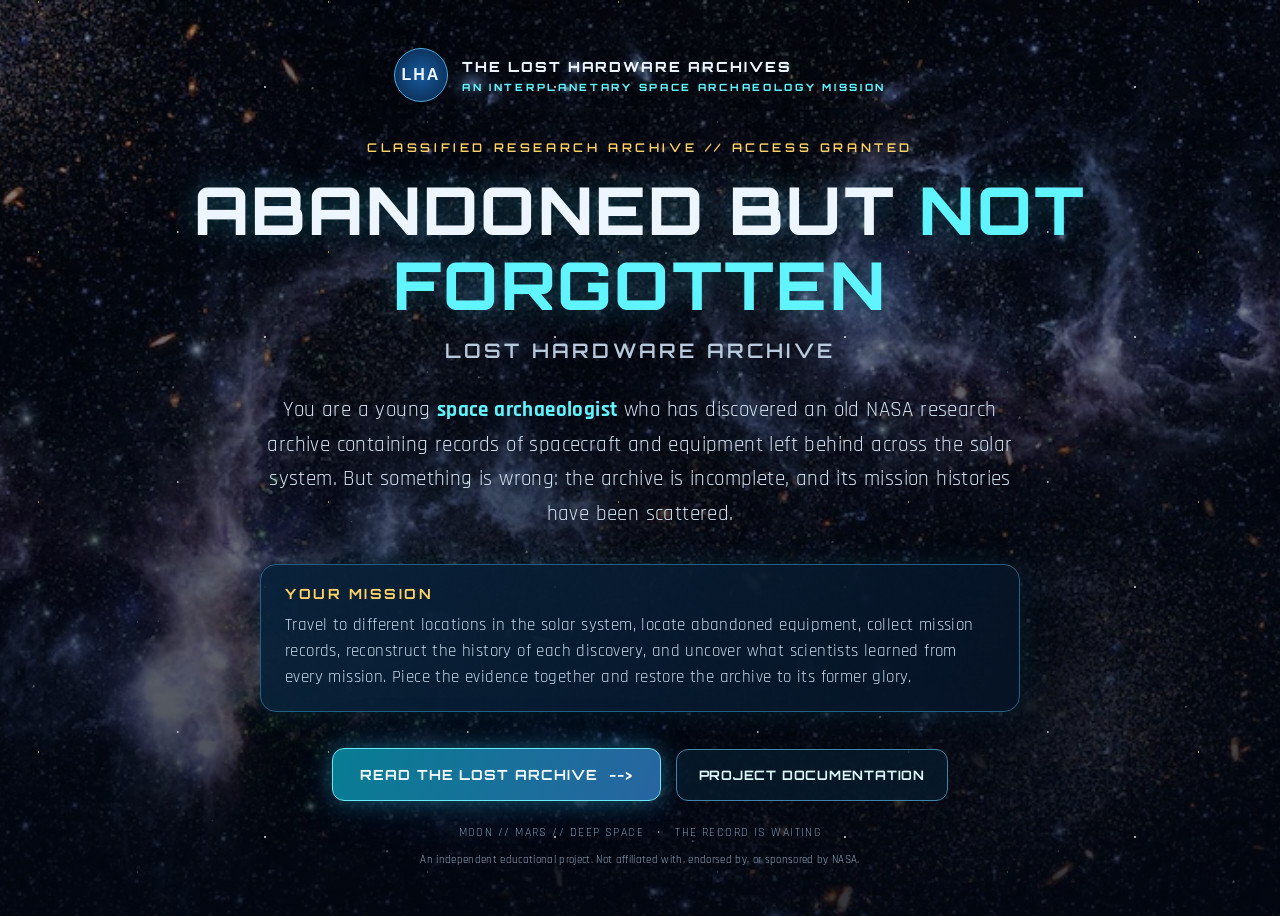
==== commit 79620fc6: "Add files via upload" ====
--- a/index.html
+++ b/index.html
@@ -1,147 +1,324 @@
-<!doctype html>
-<html lang="en">
-<head>
-  <meta charset="utf-8">
-  <meta name="viewport" content="width=device-width, initial-scale=1">
-  <meta name="theme-color" content="#07111f">
-  <meta name="description" content="Explore historic NASA missions in a small, playable space archaeology adventure.">
-  <title>Echoes of Exploration — Space Archaeologist</title>
-  <link rel="stylesheet" href="style.css">
-  <link rel="stylesheet" href="levels.css">
-  <script src="game.js" defer></script>
-</head>
-<body>
-  <header class="topbar">
-    <a class="brand" href="#home" aria-label="Echoes of Exploration home"><span class="brand-mark" aria-hidden="true">✦</span> ECHOES <span class="brand-muted">/ EXPLORATION</span></a>
-    <nav aria-label="Main navigation">
-      <button class="nav-button" data-screen="home">Home</button>
-      <button class="nav-button" data-screen="archive">Archive <span id="nav-count" class="count">0</span></button>
-    </nav>
-  </header>
-
-  <main>
-    <section id="home-screen" class="screen hero-screen" aria-labelledby="hero-title">
-      <div class="hero-copy">
-        <p class="eyebrow"><span class="live-dot"></span> FIELD ARCHIVE // MISSION 01</p>
-        <h1 id="hero-title">Some journeys<br>leave <em>traces.</em></h1>
-        <p class="hero-description">Become a space archaeologist. Explore the Moon, Mars, and beyond to uncover the hardware and discoveries behind humanity’s greatest missions.</p>
-        <div class="hero-actions">
-          <button class="primary-button" id="start-button">Begin expedition <span aria-hidden="true">↗</span></button>
-          <button class="text-button" data-screen="instructions">How to play <span aria-hidden="true">→</span></button>
-        </div>
-        <div class="hero-stats"><span><strong id="home-discoveries">0</strong> artifacts logged</span><span class="stat-divider"></span><span><strong id="home-level-count">0</strong> / 5 levels complete</span></div>
+<!DOCTYPE html><html lang="en"><head><meta charset="UTF-8"><meta name="viewport" content="width=device-width, initial-scale=1"><title>Abandoned but Not Forgotten | Lost Hardware Archive</title><style>
+@import url('https://fonts.googleapis.com/css2?family=Orbitron:wght@500;600;700;800&family=Rajdhani:wght@400;500;600;700&display=swap');
+:root{--cyan:#5ff4ff;--gold:#ffd166;--white:#edf6ff;--muted:#b8c9dc;--panel:#071a2d;--line:#236184}*{box-sizing:border-box}body{margin:0;color:var(--white);font-family:'Rajdhani',Arial,sans-serif;letter-spacing:.025em;background:#030a15 url('') center/cover fixed;min-height:100vh}body:before{content:"";position:fixed;inset:0;z-index:-1;background:radial-gradient(ellipse at 15% 15%,#173d64 0,transparent 35%),radial-gradient(ellipse at 80% 5%,#24235d 0,transparent 32%),linear-gradient(145deg,#020914,#081a31 60%,#030713)}header{display:flex;align-items:center;justify-content:space-between;gap:16px;padding:14px clamp(14px,4vw,42px);border-bottom:1px solid #24516e;background:#03101feF;position:sticky;top:0;z-index:5;backdrop-filter:blur(12px)}.brand{display:flex;align-items:center;gap:16px;font:800 clamp(14px,2vw,24px) Orbitron,sans-serif;letter-spacing:.08em}.brand .archive-mark{width:62px;height:62px;border-radius:50%;display:grid;place-items:center;background:radial-gradient(circle,#175a9d,#092447);border:1px solid #4ba9df;color:white;font:bold 17px Arial;position:relative}.brand small{display:block;color:var(--cyan);font-size:12px;letter-spacing:.28em;margin-top:6px}.stats{display:flex;gap:10px;flex-wrap:wrap}.pill{border:1px solid #24638b;background:#06182a;padding:8px 15px;border-radius:999px;color:#e8f4ff;font-size:15px;white-space:nowrap}.pill b{color:var(--gold);margin-left:5px}main{max-width:1600px;margin:auto;padding:24px clamp(12px,2vw,30px) 42px}.layout{display:grid;grid-template-columns:minmax(0,2.05fr) minmax(300px,.9fr);gap:18px}.left{min-width:0}.mission-head{display:flex;align-items:center;justify-content:space-between;gap:20px;padding:16px 22px;margin-bottom:14px;border:1px solid #3e9ac0;border-radius:17px;background:linear-gradient(110deg,#09233beF,#061326ee);box-shadow:0 0 22px #36dfff22}.mission-head h1{font:800 clamp(20px,2.6vw,34px) Orbitron,sans-serif;margin:0 0 5px}.mission-head h1 span{color:var(--cyan)}.mission-head p{font-size:18px;color:#c4d8e8;margin:0}.destination{display:flex;align-items:center;gap:14px;min-width:190px}.planet{width:82px;height:82px;object-fit:cover;border-radius:50%;border:2px solid #91dfff;box-shadow:0 0 20px #60dfff55}.destination small{display:block;color:#a9bfd5;font-size:13px}.destination b{font-size:20px}.gamebox{border:1px solid #3d91ba;border-radius:18px;overflow:hidden;background:#020914;box-shadow:0 0 24px #34bce933}.gamebar{padding:10px 16px;display:flex;justify-content:space-between;align-items:center;background:#061a2d;border-bottom:1px solid #234c6a;gap:12px}.gamebar b{font:700 14px Orbitron,sans-serif;color:#eaf8ff}.gamebar small{color:#b7c9dc}.gamebar button{font:600 13px Orbitron,sans-serif}canvas{display:block;width:100%;height:auto;aspect-ratio:800/490;background:#071324}.controls{padding:12px 18px;display:flex;justify-content:space-between;gap:12px;flex-wrap:wrap;color:#c5d7e8;background:#06182a;border-top:1px solid #234c6a;font-size:15px}.right{min-width:0}.sidecard{border:1px solid #285575;border-radius:16px;background:linear-gradient(145deg,#071c30f2,#061326f5);padding:16px;margin-bottom:14px;box-shadow:0 12px 30px #0005}.sidecard h2{font:700 18px Orbitron,sans-serif;margin:0 0 12px}.missions{display:grid;gap:9px}.mission{display:flex;align-items:center;gap:14px;text-align:left;width:100%;padding:10px 12px;border-radius:13px;background:#06182b;border:1px solid #24506e;color:var(--white);transition:.18s}.mission.active{border:2px solid var(--cyan);background:linear-gradient(110deg,#0c3a54,#101c3a);box-shadow:0 0 18px #45eaff55}.mission:hover{border-color:#67e8f9;transform:translateY(-1px)}.mission img{width:88px;height:88px;flex:0 0 88px;object-fit:cover;border-radius:50%;border:2px solid #477c9e}.mission strong{display:block;font:700 17px Orbitron,sans-serif;margin-bottom:5px}.mission em{font-style:normal;color:#b8c9dc;font-size:15px;line-height:1.2}.status{display:block;color:#77ff9f;font-size:13px;margin-top:6px;font-weight:700}.progress{height:9px;border-radius:20px;background:#17334b;overflow:hidden;margin:12px 0 6px}.progress div{height:100%;width:0;background:linear-gradient(90deg,#2ce7ed,#62f0b4);transition:width .3s}.progress-label{color:#a9bfd5;font-size:13px}.archive{display:grid;grid-template-columns:repeat(3,1fr);gap:8px}.slot{min-height:72px;border:1px dashed #45617b;border-radius:10px;display:grid;place-items:center;text-align:center;color:#91a9bf;padding:7px;font-size:11px}.slot img{width:42px;height:42px;object-fit:contain}.slot.found{border-style:solid;border-color:#5ce8ce;background:#10354a;color:white}.brief{font-size:15px;color:#c1d2e2;line-height:1.45;margin:0}.overlay{position:fixed;inset:0;display:none;align-items:center;justify-content:center;padding:16px;background:#010713d9;z-index:20}.dialog{width:min(620px,100%);max-height:90vh;overflow:auto;border:1px solid #58cce7;border-radius:18px;padding:22px;background:radial-gradient(circle at 100% 0,#183b63,transparent 38%),linear-gradient(145deg,#102b46,#071526);box-shadow:0 20px 70px #000c}.dialog h2{font:700 23px Orbitron,sans-serif;margin:8px 0}.dialog h3{font:700 14px Orbitron,sans-serif;color:var(--cyan);margin:18px 0 5px}.dialog p{color:#c5d7e8;line-height:1.5}.tag{display:inline-block;padding:5px 10px;border-radius:99px;background:var(--cyan);color:#061421;font:700 11px Orbitron,sans-serif}.facts{display:grid;grid-template-columns:repeat(2,1fr);gap:8px}.fact{padding:10px;background:#071a2d;border:1px solid #2a4d69;border-radius:10px}.fact small{display:block;color:#9db4ca;font-size:11px;margin-bottom:4px}.fact b{font-size:14px}.actions{display:flex;justify-content:flex-end;gap:8px;margin-top:18px;flex-wrap:wrap}button{cursor:pointer;color:#f4fbff;background:linear-gradient(120deg,#123d5c,#164b70);border:1px solid #3e83a8;border-radius:10px;padding:10px 14px;font:600 13px Orbitron,sans-serif}button:hover{border-color:var(--cyan);box-shadow:0 0 14px #4be8ff55}.primary{background:linear-gradient(110deg,#087d93,#2865a1);border-color:#69e8f5}.quiz-choice{display:block;width:100%;text-align:left;margin:8px 0}.toast{position:fixed;bottom:20px;left:50%;transform:translateX(-50%);display:none;background:#c9fff0;color:#08251d;border-radius:30px;padding:11px 18px;font-weight:700;z-index:30}footer{text-align:center;color:#7892aa;font-size:12px;margin-top:22px}@media(max-width:950px){.layout{grid-template-columns:1fr}.right{display:grid;grid-template-columns:1fr 1fr;gap:10px}.sidecard{margin:0}.sidecard:first-child{grid-column:1/-1}}@media(max-width:600px){header{align-items:flex-start;flex-direction:column}.brand .archive-mark{width:46px;height:46px}.right{display:block}.sidecard{margin-bottom:12px}.mission-head{align-items:flex-start}.destination{min-width:0}.planet{width:58px;height:58px}.mission img{width:68px;height:68px;flex-basis:68px}.facts{grid-template-columns:1fr}.controls{font-size:13px}}
+
+[hidden]{display:none!important}
+#archiveIntro{min-height:100vh;position:relative;isolation:isolate;overflow:hidden;display:grid;place-items:center;padding:48px 22px;background-image:linear-gradient(180deg,rgba(2,8,20,.38),rgba(2,8,20,.76)),url('[data-uri]